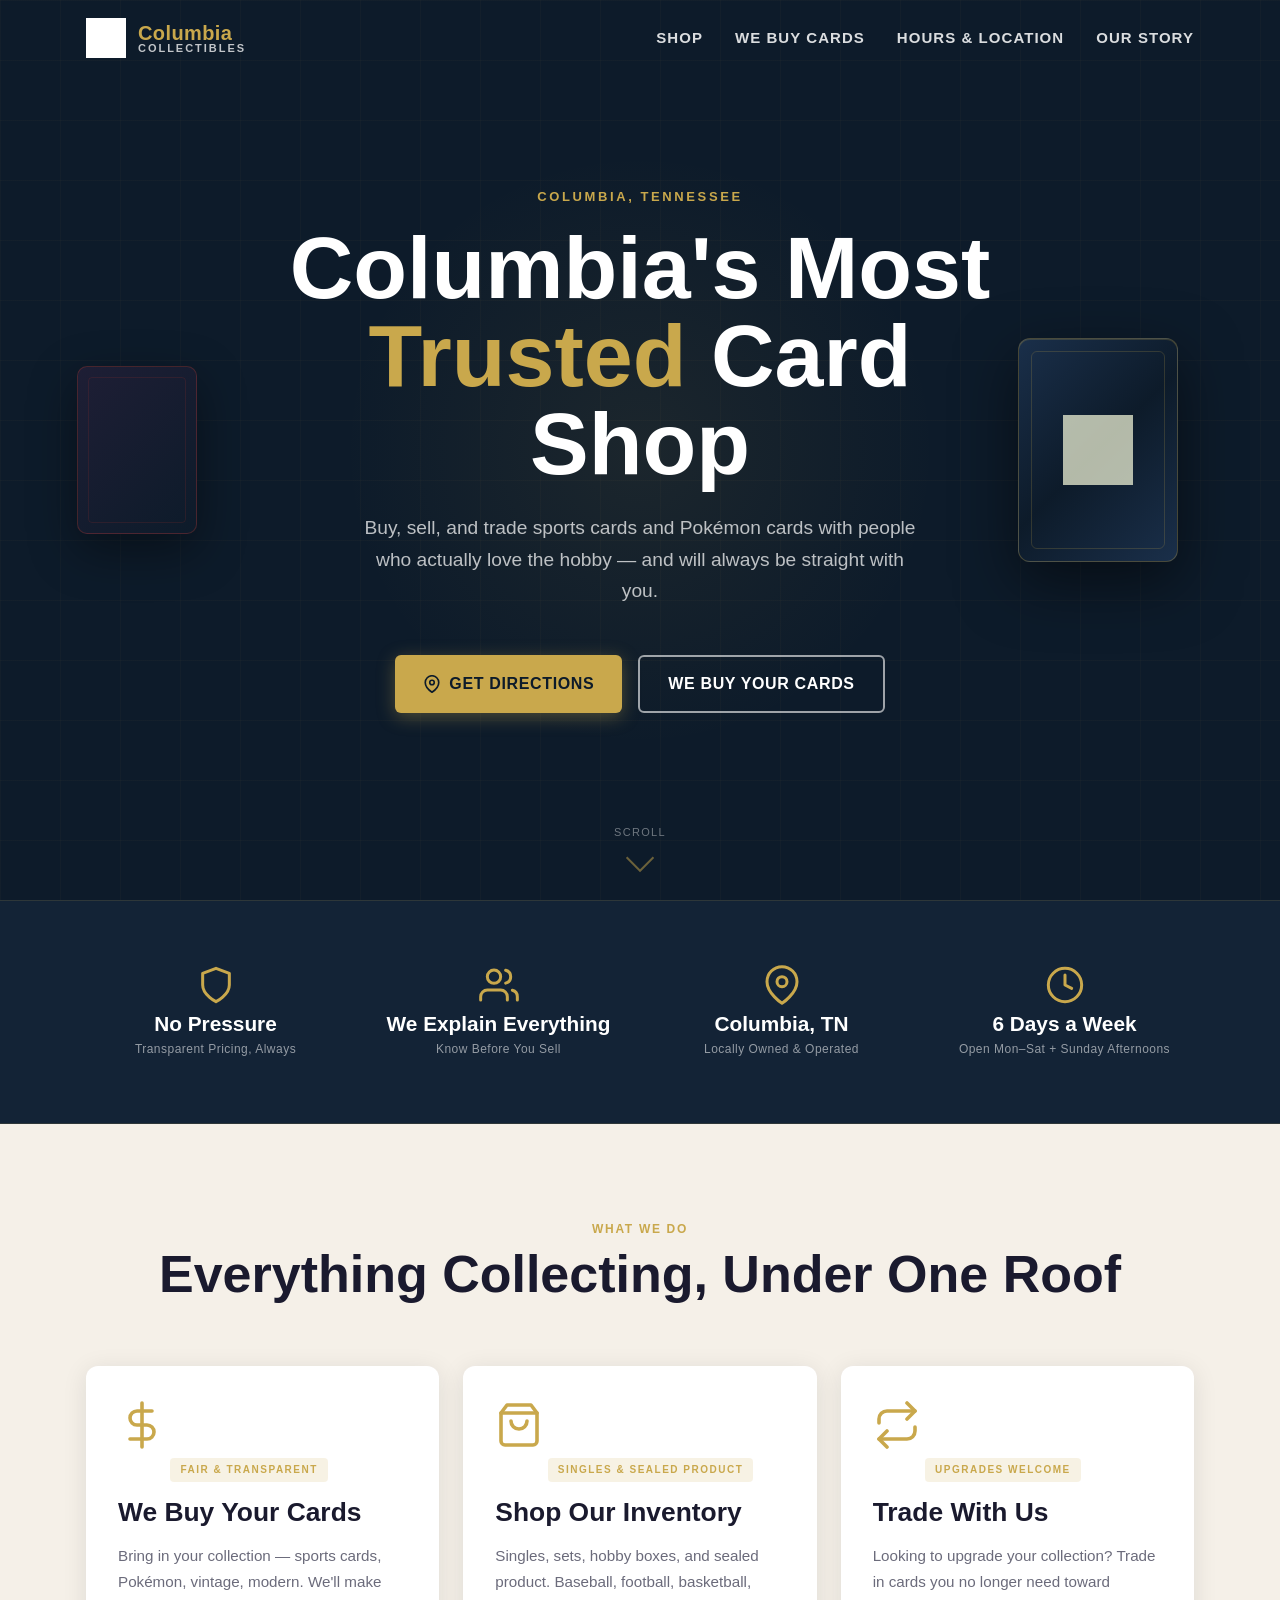
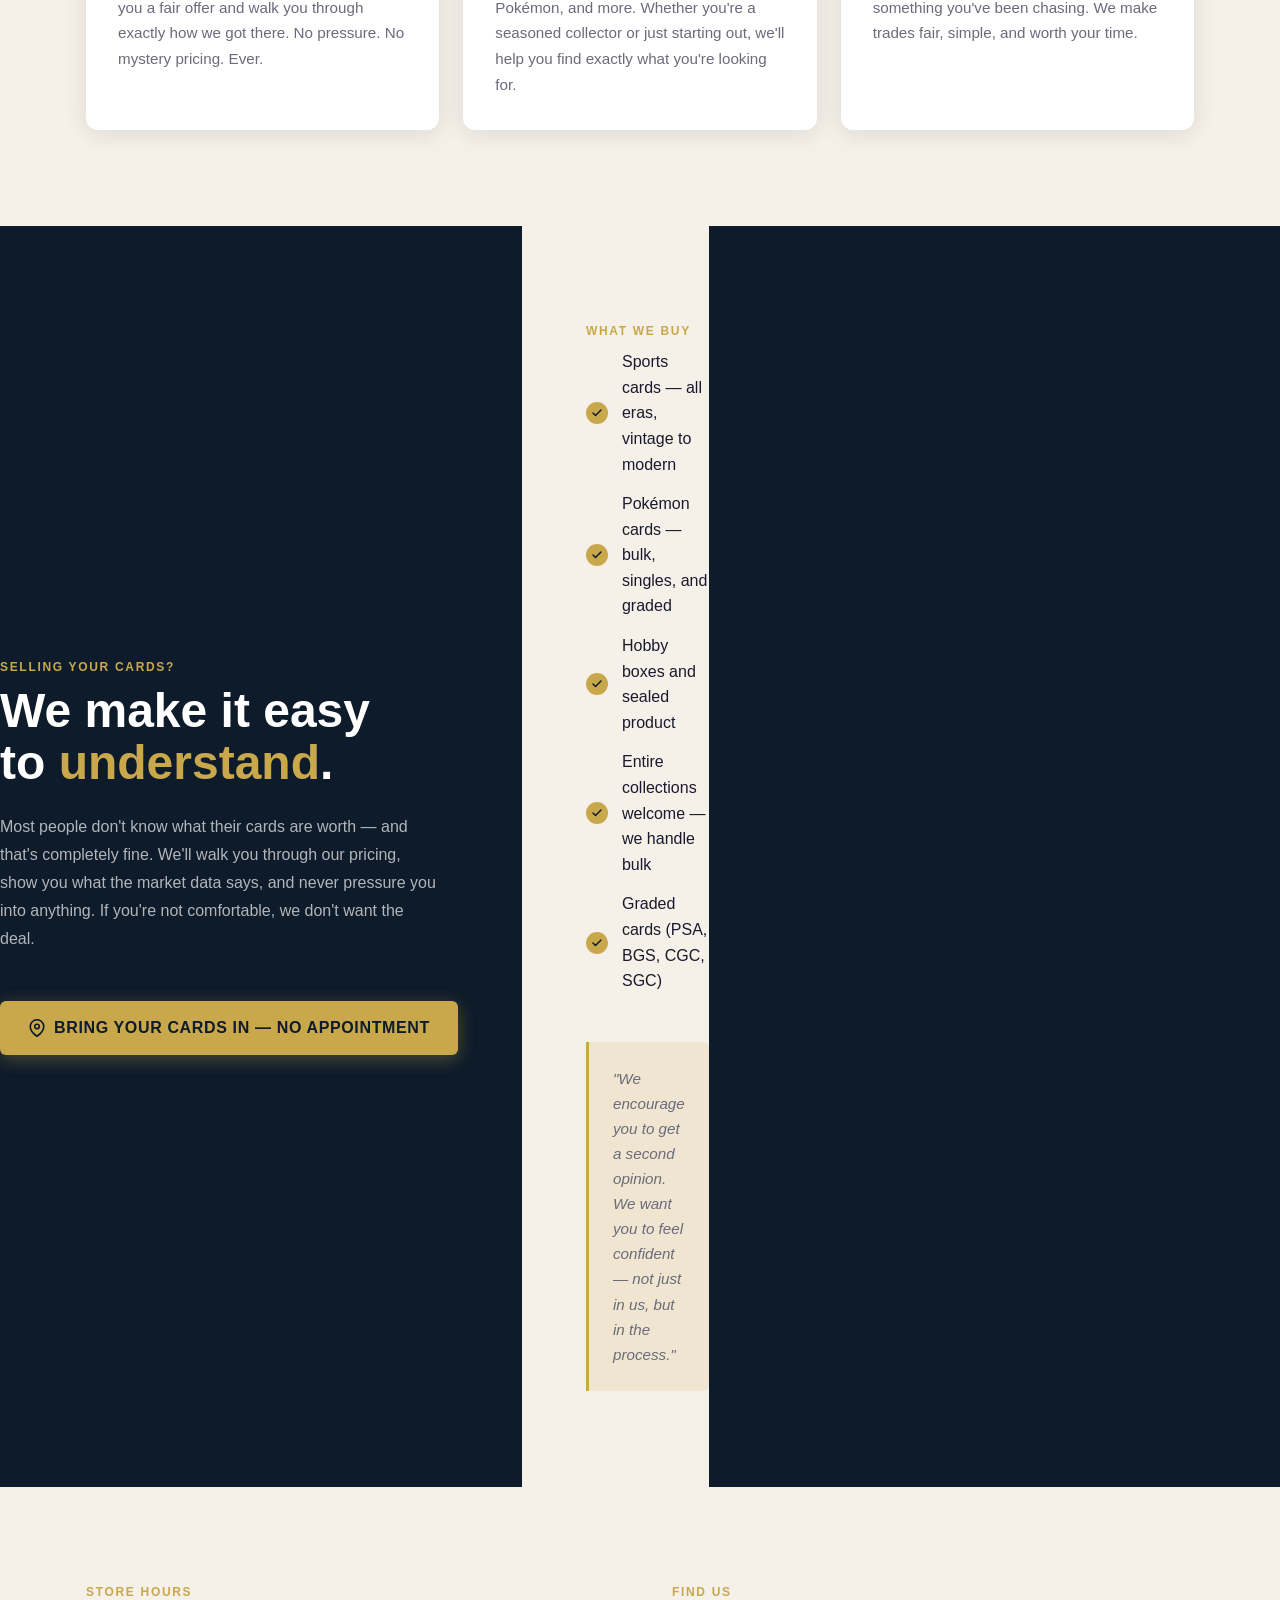
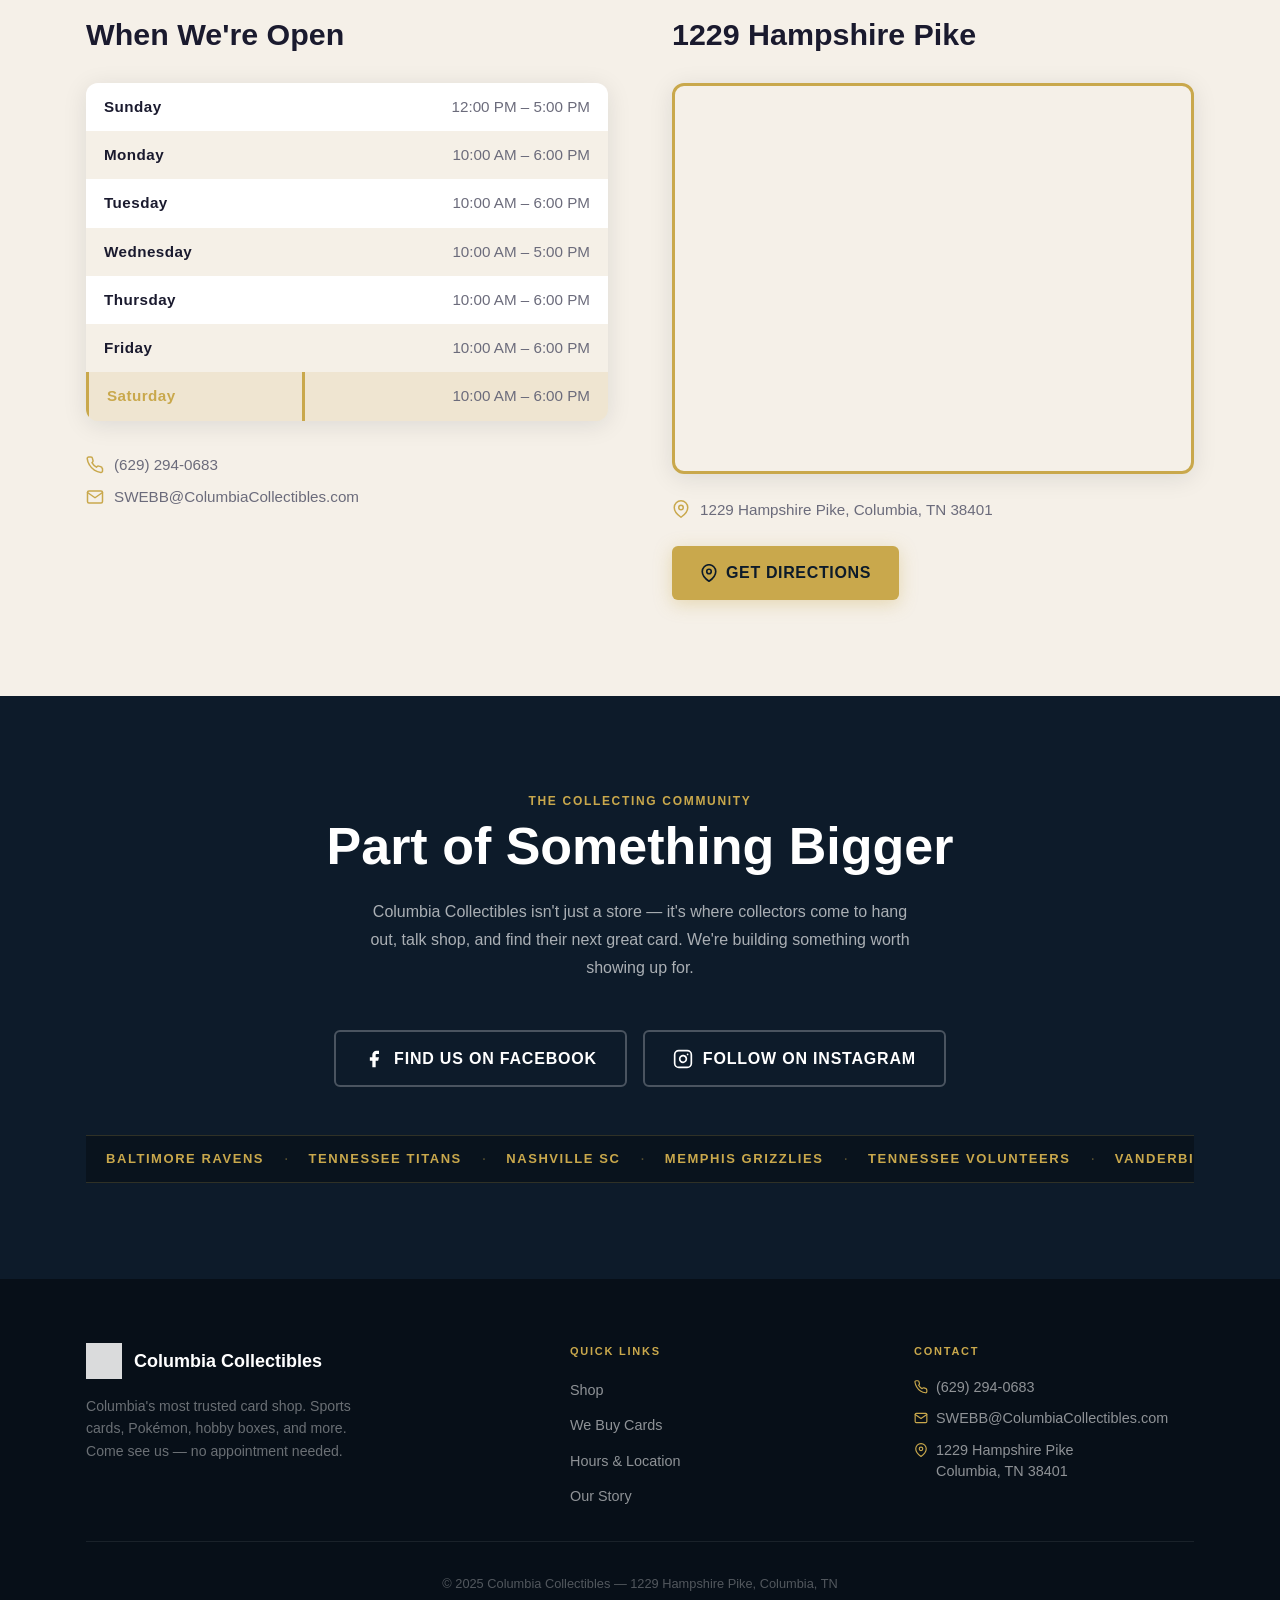
==== index.html @ 33fc2b4b "Initial launch — Columbia Collectibles website Full static site with main page, founder story, anima" ====
<!DOCTYPE html>
<html lang="en">
<head>
  <meta charset="UTF-8">
  <meta name="viewport" content="width=device-width, initial-scale=1.0">

  <!-- SEO -->
  <title>Columbia Collectibles | Sports Cards & Pokémon | Columbia, TN</title>
  <meta name="description" content="Columbia's most trusted card shop. Buy, sell, and trade sports cards and Pokémon cards at 1229 Hampshire Pike, Columbia, TN. Transparent pricing, no pressure.">
  <meta name="keywords" content="card shops near me, sports cards near me, where can I sell my cards, Pokémon cards Columbia TN, sports cards Columbia Tennessee, hobby shops near me">
  <meta name="robots" content="index, follow">
  <link rel="canonical" href="https://ryanfo13-max.github.io/columbia-collectibles/">

  <!-- Open Graph -->
  <meta property="og:type" content="website">
  <meta property="og:title" content="Columbia Collectibles | Sports Cards & Pokémon | Columbia, TN">
  <meta property="og:description" content="Buy, sell, and trade sports cards and Pokémon in Columbia, TN. Transparent pricing. No pressure. Come see us.">
  <meta property="og:url" content="https://ryanfo13-max.github.io/columbia-collectibles/">
  <meta property="og:image" content="https://ryanfo13-max.github.io/columbia-collectibles/images/logo.png">

  <!-- Twitter Card -->
  <meta name="twitter:card" content="summary_large_image">
  <meta name="twitter:title" content="Columbia Collectibles | Sports Cards & Pokémon | Columbia, TN">
  <meta name="twitter:description" content="Buy, sell, and trade sports cards and Pokémon in Columbia, TN. Transparent pricing. No pressure.">

  <!-- Referrer Policy -->
  <meta name="referrer" content="strict-origin-when-cross-origin">

  <!-- Content Security Policy -->
  <meta http-equiv="Content-Security-Policy"
        content="default-src 'self';
                 script-src 'self' 'unsafe-inline';
                 style-src 'self' https://fonts.googleapis.com 'unsafe-inline';
                 font-src https://fonts.gstatic.com;
                 frame-src https://www.google.com;
                 img-src 'self' data:;
                 connect-src 'none';">

  <!-- Favicon -->
  <link rel="icon" type="image/png" href="images/logo.png">

  <!-- Styles -->
  <link rel="stylesheet" href="css/styles.css">
</head>
<body>

  <!-- =====================================================
       NAVIGATION
       ===================================================== -->
  <nav class="nav" id="nav" role="navigation" aria-label="Main navigation">
    <div class="container">
      <div class="nav__inner">

        <a href="index.html" class="nav__logo" aria-label="Columbia Collectibles home">
          <img src="images/logo.png" alt="Columbia Collectibles CC monogram logo">
          <div class="nav__wordmark">
            <span class="nav__wordmark-top">Columbia</span>
            <span class="nav__wordmark-bottom">Collectibles</span>
          </div>
        </a>

        <ul class="nav__links" role="list">
          <li><a href="#services">Shop</a></li>
          <li><a href="#buy">We Buy Cards</a></li>
          <li><a href="#hours">Hours &amp; Location</a></li>
          <li><a href="story.html">Our Story</a></li>
        </ul>

        <button class="nav__hamburger" id="hamburger" aria-label="Open menu" aria-expanded="false">
          <span></span><span></span><span></span>
        </button>

      </div>
    </div>
  </nav>

  <!-- Mobile nav overlay -->
  <div class="nav__mobile-overlay" id="mobileNav" role="dialog" aria-modal="true" aria-label="Mobile navigation">
    <button class="nav__mobile-close" id="mobileNavClose" aria-label="Close menu">&#215;</button>
    <a href="#services" class="mobile-nav-link">Shop</a>
    <a href="#buy" class="mobile-nav-link">We Buy Cards</a>
    <a href="#hours" class="mobile-nav-link">Hours &amp; Location</a>
    <a href="story.html" class="mobile-nav-link">Our Story</a>
  </div>

  <main>

    <!-- =====================================================
         HERO
         ===================================================== -->
    <section class="hero" aria-label="Welcome to Columbia Collectibles">

      <div class="hero__bg" aria-hidden="true"></div>
      <div class="hero__glow" aria-hidden="true"></div>

      <!-- Floating card decorations -->
      <div class="hero__card-deco" aria-hidden="true">
        <div class="hero__card-inner">
          <img src="images/logo.png" alt="" class="hero__card-logo">
        </div>
      </div>
      <div class="hero__card-deco-2" aria-hidden="true">
        <div class="hero__card-inner-2"></div>
      </div>

      <div class="hero__content">
        <p class="hero__eyebrow">Columbia, Tennessee</p>

        <h1 class="hero__title">
          Columbia's Most<br><span>Trusted</span> Card Shop
        </h1>

        <p class="hero__subtitle">
          Buy, sell, and trade sports cards and Pokémon cards with people who actually love the hobby — and will always be straight with you.
        </p>

        <div class="hero__ctas">
          <a href="https://maps.google.com/?q=1229+Hampshire+Pike+Columbia+TN"
             target="_blank" rel="noopener noreferrer"
             class="btn btn-primary">
            <!-- Map pin icon -->
            <svg width="18" height="18" viewBox="0 0 24 24" fill="none" stroke="currentColor" stroke-width="2.2" stroke-linecap="round" stroke-linejoin="round" aria-hidden="true"><path d="M21 10c0 7-9 13-9 13s-9-6-9-13a9 9 0 0 1 18 0z"/><circle cx="12" cy="10" r="3"/></svg>
            Get Directions
          </a>
          <a href="#buy" class="btn btn-outline">
            We Buy Your Cards
          </a>
        </div>
      </div>

      <div class="hero__scroll" aria-hidden="true">
        <span>Scroll</span>
        <div class="hero__scroll-arrow"></div>
      </div>

    </section>

    <!-- =====================================================
         TRUST BAR
         ===================================================== -->
    <section class="trust-bar" aria-label="Why choose Columbia Collectibles">
      <div class="container">
        <div class="trust-bar__grid">

          <div class="trust-item animate-on-scroll" style="--delay:0ms">
            <svg class="trust-item__icon" viewBox="0 0 24 24" fill="none" stroke="currentColor" stroke-width="1.8" stroke-linecap="round" stroke-linejoin="round" aria-hidden="true"><path d="M12 22s8-4 8-10V5l-8-3-8 3v7c0 6 8 10 8 10z"/></svg>
            <p class="trust-item__title">No Pressure</p>
            <p class="trust-item__label">Transparent Pricing, Always</p>
          </div>

          <div class="trust-item animate-on-scroll" style="--delay:100ms">
            <svg class="trust-item__icon" viewBox="0 0 24 24" fill="none" stroke="currentColor" stroke-width="1.8" stroke-linecap="round" stroke-linejoin="round" aria-hidden="true"><path d="M17 21v-2a4 4 0 0 0-4-4H5a4 4 0 0 0-4 4v2"/><circle cx="9" cy="7" r="4"/><path d="M23 21v-2a4 4 0 0 0-3-3.87"/><path d="M16 3.13a4 4 0 0 1 0 7.75"/></svg>
            <p class="trust-item__title">We Explain Everything</p>
            <p class="trust-item__label">Know Before You Sell</p>
          </div>

          <div class="trust-item animate-on-scroll" style="--delay:200ms">
            <svg class="trust-item__icon" viewBox="0 0 24 24" fill="none" stroke="currentColor" stroke-width="1.8" stroke-linecap="round" stroke-linejoin="round" aria-hidden="true"><path d="M21 10c0 7-9 13-9 13s-9-6-9-13a9 9 0 0 1 18 0z"/><circle cx="12" cy="10" r="3"/></svg>
            <p class="trust-item__title">Columbia, TN</p>
            <p class="trust-item__label">Locally Owned &amp; Operated</p>
          </div>

          <div class="trust-item animate-on-scroll" style="--delay:300ms">
            <svg class="trust-item__icon" viewBox="0 0 24 24" fill="none" stroke="currentColor" stroke-width="1.8" stroke-linecap="round" stroke-linejoin="round" aria-hidden="true"><circle cx="12" cy="12" r="10"/><polyline points="12 6 12 12 16 14"/></svg>
            <p class="trust-item__title">6 Days a Week</p>
            <p class="trust-item__label">Open Mon–Sat + Sunday Afternoons</p>
          </div>

        </div>
      </div>
    </section>

    <!-- =====================================================
         SERVICES / WHAT WE DO
         ===================================================== -->
    <section class="services" id="services" aria-label="What we do">
      <div class="container">

        <div class="services__header animate-on-scroll">
          <p class="section-label">What We Do</p>
          <h2 class="section-title">Everything Collecting, Under One Roof</h2>
        </div>

        <div class="services__grid">

          <div class="service-card animate-on-scroll" style="--delay:0ms">
            <svg class="service-card__icon" viewBox="0 0 24 24" fill="none" stroke="currentColor" stroke-width="1.8" stroke-linecap="round" stroke-linejoin="round" aria-hidden="true"><line x1="12" y1="1" x2="12" y2="23"/><path d="M17 5H9.5a3.5 3.5 0 0 0 0 7h5a3.5 3.5 0 0 1 0 7H6"/></svg>
            <span class="service-card__badge">Fair &amp; Transparent</span>
            <h3 class="service-card__title">We Buy Your Cards</h3>
            <p class="service-card__body">Bring in your collection — sports cards, Pokémon, vintage, modern. We'll make you a fair offer and walk you through exactly how we got there. No pressure. No mystery pricing. Ever.</p>
          </div>

          <div class="service-card animate-on-scroll" style="--delay:120ms">
            <svg class="service-card__icon" viewBox="0 0 24 24" fill="none" stroke="currentColor" stroke-width="1.8" stroke-linecap="round" stroke-linejoin="round" aria-hidden="true"><path d="M6 2L3 6v14a2 2 0 0 0 2 2h14a2 2 0 0 0 2-2V6l-3-4z"/><line x1="3" y1="6" x2="21" y2="6"/><path d="M16 10a4 4 0 0 1-8 0"/></svg>
            <span class="service-card__badge">Singles &amp; Sealed Product</span>
            <h3 class="service-card__title">Shop Our Inventory</h3>
            <p class="service-card__body">Singles, sets, hobby boxes, and sealed product. Baseball, football, basketball, Pokémon, and more. Whether you're a seasoned collector or just starting out, we'll help you find exactly what you're looking for.</p>
          </div>

          <div class="service-card animate-on-scroll" style="--delay:240ms">
            <svg class="service-card__icon" viewBox="0 0 24 24" fill="none" stroke="currentColor" stroke-width="1.8" stroke-linecap="round" stroke-linejoin="round" aria-hidden="true"><polyline points="17 1 21 5 17 9"/><path d="M3 11V9a4 4 0 0 1 4-4h14"/><polyline points="7 23 3 19 7 15"/><path d="M21 13v2a4 4 0 0 1-4 4H3"/></svg>
            <span class="service-card__badge">Upgrades Welcome</span>
            <h3 class="service-card__title">Trade With Us</h3>
            <p class="service-card__body">Looking to upgrade your collection? Trade in cards you no longer need toward something you've been chasing. We make trades fair, simple, and worth your time.</p>
          </div>

        </div>

      </div>
    </section>

    <!-- =====================================================
         WE BUY CARDS
         ===================================================== -->
    <section class="buy-section" id="buy" aria-label="We buy cards">
      <div class="buy-section__inner container" style="max-width:none; padding:0;">
        <div style="max-width:1140px; margin:0 auto; display:grid; grid-template-columns:1fr 1fr; min-height:600px;">

          <div class="buy-section__left">
            <p class="section-label">Selling Your Cards?</p>
            <h2 class="buy-section__title">
              We make it easy<br>to <span>understand</span>.
            </h2>
            <p class="buy-section__body">
              Most people don't know what their cards are worth — and that's completely fine. We'll walk you through our pricing, show you what the market data says, and never pressure you into anything. If you're not comfortable, we don't want the deal.
            </p>
            <a href="https://maps.google.com/?q=1229+Hampshire+Pike+Columbia+TN"
               target="_blank" rel="noopener noreferrer"
               class="btn btn-primary">
              <svg width="18" height="18" viewBox="0 0 24 24" fill="none" stroke="currentColor" stroke-width="2.2" stroke-linecap="round" stroke-linejoin="round" aria-hidden="true"><path d="M21 10c0 7-9 13-9 13s-9-6-9-13a9 9 0 0 1 18 0z"/><circle cx="12" cy="10" r="3"/></svg>
              Bring Your Cards In — No Appointment
            </a>
          </div>

          <div class="buy-section__right">
            <p class="section-label">What We Buy</p>
            <ul class="buy-list" role="list" aria-label="Types of cards we buy">

              <li class="buy-list__item" style="--delay:0ms">
                <span class="buy-list__check" aria-hidden="true">
                  <svg width="12" height="12" viewBox="0 0 24 24" fill="none" stroke="currentColor" stroke-width="3" stroke-linecap="round" stroke-linejoin="round"><polyline points="20 6 9 17 4 12"/></svg>
                </span>
                Sports cards — all eras, vintage to modern
              </li>

              <li class="buy-list__item" style="--delay:80ms">
                <span class="buy-list__check" aria-hidden="true">
                  <svg width="12" height="12" viewBox="0 0 24 24" fill="none" stroke="currentColor" stroke-width="3" stroke-linecap="round" stroke-linejoin="round"><polyline points="20 6 9 17 4 12"/></svg>
                </span>
                Pokémon cards — bulk, singles, and graded
              </li>

              <li class="buy-list__item" style="--delay:160ms">
                <span class="buy-list__check" aria-hidden="true">
                  <svg width="12" height="12" viewBox="0 0 24 24" fill="none" stroke="currentColor" stroke-width="3" stroke-linecap="round" stroke-linejoin="round"><polyline points="20 6 9 17 4 12"/></svg>
                </span>
                Hobby boxes and sealed product
              </li>

              <li class="buy-list__item" style="--delay:240ms">
                <span class="buy-list__check" aria-hidden="true">
                  <svg width="12" height="12" viewBox="0 0 24 24" fill="none" stroke="currentColor" stroke-width="3" stroke-linecap="round" stroke-linejoin="round"><polyline points="20 6 9 17 4 12"/></svg>
                </span>
                Entire collections welcome — we handle bulk
              </li>

              <li class="buy-list__item" style="--delay:320ms">
                <span class="buy-list__check" aria-hidden="true">
                  <svg width="12" height="12" viewBox="0 0 24 24" fill="none" stroke="currentColor" stroke-width="3" stroke-linecap="round" stroke-linejoin="round"><polyline points="20 6 9 17 4 12"/></svg>
                </span>
                Graded cards (PSA, BGS, CGC, SGC)
              </li>

            </ul>

            <blockquote class="buy-quote">
              <p>"We encourage you to get a second opinion. We want you to feel confident — not just in us, but in the process."</p>
            </blockquote>
          </div>

        </div>
      </div>
    </section>

    <!-- =====================================================
         HOURS + LOCATION
         ===================================================== -->
    <section class="hours-section" id="hours" aria-label="Hours and location">
      <div class="container">

        <div class="hours-section__grid">

          <!-- Hours -->
          <div class="animate-on-scroll">
            <p class="section-label">Store Hours</p>
            <h2 class="hours-block__title">When We're Open</h2>

            <table class="hours-table" aria-label="Store hours by day">
              <tbody>
                <tr id="day-0"><td class="day-name">Sunday</td><td class="day-hours">12:00 PM – 5:00 PM</td></tr>
                <tr id="day-1"><td class="day-name">Monday</td><td class="day-hours">10:00 AM – 6:00 PM</td></tr>
                <tr id="day-2"><td class="day-name">Tuesday</td><td class="day-hours">10:00 AM – 6:00 PM</td></tr>
                <tr id="day-3"><td class="day-name">Wednesday</td><td class="day-hours">10:00 AM – 5:00 PM</td></tr>
                <tr id="day-4"><td class="day-name">Thursday</td><td class="day-hours">10:00 AM – 6:00 PM</td></tr>
                <tr id="day-5"><td class="day-name">Friday</td><td class="day-hours">10:00 AM – 6:00 PM</td></tr>
                <tr id="day-6"><td class="day-name">Saturday</td><td class="day-hours">10:00 AM – 6:00 PM</td></tr>
              </tbody>
            </table>

            <div class="hours-contact">
              <a href="tel:+16292940683">
                <svg viewBox="0 0 24 24" fill="none" stroke="currentColor" stroke-width="2" stroke-linecap="round" stroke-linejoin="round" aria-hidden="true"><path d="M22 16.92v3a2 2 0 0 1-2.18 2 19.79 19.79 0 0 1-8.63-3.07A19.5 19.5 0 0 1 4.69 12 19.79 19.79 0 0 1 1.63 3.44 2 2 0 0 1 3.6 1.28h3a2 2 0 0 1 2 1.72c.127.96.361 1.903.7 2.81a2 2 0 0 1-.45 2.11L7.91 8.9a16 16 0 0 0 6 6l.92-.92a2 2 0 0 1 2.11-.45c.907.339 1.85.573 2.81.7a2 2 0 0 1 1.72 2.02z"/></svg>
                (629) 294-0683
              </a>
              <a href="mailto:SWEBB@ColumbiaCollectibles.com">
                <svg viewBox="0 0 24 24" fill="none" stroke="currentColor" stroke-width="2" stroke-linecap="round" stroke-linejoin="round" aria-hidden="true"><path d="M4 4h16c1.1 0 2 .9 2 2v12c0 1.1-.9 2-2 2H4c-1.1 0-2-.9-2-2V6c0-1.1.9-2 2-2z"/><polyline points="22,6 12,13 2,6"/></svg>
                SWEBB@ColumbiaCollectibles.com
              </a>
            </div>
          </div>

          <!-- Location -->
          <div class="animate-on-scroll" style="--delay:150ms">
            <p class="section-label">Find Us</p>
            <h2 class="location-block__title">1229 Hampshire Pike</h2>

            <div class="location-map">
              <iframe
                src="https://www.google.com/maps/embed?pb=!1m18!1m12!1m3!1d3224.0!2d-87.0353!3d35.6151!2m3!1f0!2f0!3f0!3m2!1i1024!2i768!4f13.1!3m3!1m2!1s0x0%3A0x0!2s1229+Hampshire+Pike%2C+Columbia%2C+TN+38401!5e0!3m2!1sen!2sus!4v1"
                allowfullscreen=""
                loading="lazy"
                referrerpolicy="no-referrer-when-downgrade"
                title="Columbia Collectibles location map"
              ></iframe>
            </div>

            <div class="location-address">
              <p>
                <svg viewBox="0 0 24 24" fill="none" stroke="currentColor" stroke-width="2" stroke-linecap="round" stroke-linejoin="round" aria-hidden="true"><path d="M21 10c0 7-9 13-9 13s-9-6-9-13a9 9 0 0 1 18 0z"/><circle cx="12" cy="10" r="3"/></svg>
                1229 Hampshire Pike, Columbia, TN 38401
              </p>
            </div>

            <div style="margin-top: var(--sp-md);">
              <a href="https://maps.google.com/?q=1229+Hampshire+Pike+Columbia+TN"
                 target="_blank" rel="noopener noreferrer"
                 class="btn btn-primary">
                <svg width="18" height="18" viewBox="0 0 24 24" fill="none" stroke="currentColor" stroke-width="2.2" stroke-linecap="round" stroke-linejoin="round" aria-hidden="true"><path d="M21 10c0 7-9 13-9 13s-9-6-9-13a9 9 0 0 1 18 0z"/><circle cx="12" cy="10" r="3"/></svg>
                Get Directions
              </a>
            </div>
          </div>

        </div>

      </div>
    </section>

    <!-- =====================================================
         COMMUNITY / SOCIAL
         ===================================================== -->
    <section class="community" id="community" aria-label="Community and social media">
      <div class="container">

        <div class="community__header animate-on-scroll">
          <p class="section-label" style="color:var(--gold)">The Collecting Community</p>
          <h2 class="section-title section-title--light">Part of Something Bigger</h2>
          <p class="community__body">
            Columbia Collectibles isn't just a store — it's where collectors come to hang out, talk shop, and find their next great card. We're building something worth showing up for.
          </p>
        </div>

        <div class="community__socials animate-on-scroll" style="--delay:150ms">
          <a href="https://www.facebook.com/groups/734474821342120/"
             target="_blank" rel="noopener noreferrer"
             class="social-btn"
             aria-label="Find us on Facebook">
            <!-- Facebook icon -->
            <svg viewBox="0 0 24 24" fill="currentColor" aria-hidden="true">
              <path d="M18 2h-3a5 5 0 0 0-5 5v3H7v4h3v8h4v-8h3l1-4h-4V7a1 1 0 0 1 1-1h3z"/>
            </svg>
            Find Us on Facebook
          </a>

          <a href="https://www.instagram.com/columbia_collects/"
             target="_blank" rel="noopener noreferrer"
             class="social-btn"
             aria-label="Follow us on Instagram">
            <!-- Instagram icon -->
            <svg viewBox="0 0 24 24" fill="none" stroke="currentColor" stroke-width="2" stroke-linecap="round" stroke-linejoin="round" aria-hidden="true">
              <rect x="2" y="2" width="20" height="20" rx="5" ry="5"/><path d="M16 11.37A4 4 0 1 1 12.63 8 4 4 0 0 1 16 11.37z"/><line x1="17.5" y1="6.5" x2="17.51" y2="6.5"/>
            </svg>
            Follow on Instagram
          </a>
        </div>

        <!-- Sports ticker -->
        <div class="ticker-wrap" aria-hidden="true">
          <div class="ticker">
            <div class="ticker__content">
              <span class="ticker__item">Baltimore Ravens</span><span class="ticker__dot">·</span>
              <span class="ticker__item">Tennessee Titans</span><span class="ticker__dot">·</span>
              <span class="ticker__item">Nashville SC</span><span class="ticker__dot">·</span>
              <span class="ticker__item">Memphis Grizzlies</span><span class="ticker__dot">·</span>
              <span class="ticker__item">Tennessee Volunteers</span><span class="ticker__dot">·</span>
              <span class="ticker__item">Vanderbilt Commodores</span><span class="ticker__dot">·</span>
              <span class="ticker__item">Kansas City Chiefs</span><span class="ticker__dot">·</span>
              <span class="ticker__item">Dallas Cowboys</span><span class="ticker__dot">·</span>
              <span class="ticker__item">New York Yankees</span><span class="ticker__dot">·</span>
              <span class="ticker__item">Los Angeles Dodgers</span><span class="ticker__dot">·</span>
              <span class="ticker__item">Golden State Warriors</span><span class="ticker__dot">·</span>
              <span class="ticker__item">Patrick Mahomes</span><span class="ticker__dot">·</span>
              <span class="ticker__item">Sports Cards</span><span class="ticker__dot">·</span>
              <span class="ticker__item">Pokémon</span><span class="ticker__dot">·</span>
              <span class="ticker__item">Hobby Boxes</span><span class="ticker__dot">·</span>
              <span class="ticker__item">Columbia, TN</span><span class="ticker__dot">·</span>
            </div>
            <!-- Duplicate for seamless loop -->
            <div class="ticker__content" aria-hidden="true">
              <span class="ticker__item">Baltimore Ravens</span><span class="ticker__dot">·</span>
              <span class="ticker__item">Tennessee Titans</span><span class="ticker__dot">·</span>
              <span class="ticker__item">Nashville SC</span><span class="ticker__dot">·</span>
              <span class="ticker__item">Memphis Grizzlies</span><span class="ticker__dot">·</span>
              <span class="ticker__item">Tennessee Volunteers</span><span class="ticker__dot">·</span>
              <span class="ticker__item">Vanderbilt Commodores</span><span class="ticker__dot">·</span>
              <span class="ticker__item">Kansas City Chiefs</span><span class="ticker__dot">·</span>
              <span class="ticker__item">Dallas Cowboys</span><span class="ticker__dot">·</span>
              <span class="ticker__item">New York Yankees</span><span class="ticker__dot">·</span>
              <span class="ticker__item">Los Angeles Dodgers</span><span class="ticker__dot">·</span>
              <span class="ticker__item">Golden State Warriors</span><span class="ticker__dot">·</span>
              <span class="ticker__item">Patrick Mahomes</span><span class="ticker__dot">·</span>
              <span class="ticker__item">Sports Cards</span><span class="ticker__dot">·</span>
              <span class="ticker__item">Pokémon</span><span class="ticker__dot">·</span>
              <span class="ticker__item">Hobby Boxes</span><span class="ticker__dot">·</span>
              <span class="ticker__item">Columbia, TN</span><span class="ticker__dot">·</span>
            </div>
          </div>
        </div>

      </div>
    </section>

  </main>

  <!-- =====================================================
       FOOTER
       ===================================================== -->
  <footer class="footer" role="contentinfo">
    <div class="container">

      <div class="footer__grid">

        <div>
          <div class="footer__brand-logo">
            <img src="images/logo.png" alt="Columbia Collectibles logo">
            <span class="footer__brand-name">Columbia Collectibles</span>
          </div>
          <p class="footer__tagline">Columbia's most trusted card shop. Sports cards, Pokémon, hobby boxes, and more. Come see us — no appointment needed.</p>
        </div>

        <div>
          <p class="footer__col-title">Quick Links</p>
          <ul class="footer__links" role="list">
            <li><a href="#services">Shop</a></li>
            <li><a href="#buy">We Buy Cards</a></li>
            <li><a href="#hours">Hours &amp; Location</a></li>
            <li><a href="story.html">Our Story</a></li>
          </ul>
        </div>

        <div>
          <p class="footer__col-title">Contact</p>
          <div class="footer__contact-info">
            <a href="tel:+16292940683">
              <svg viewBox="0 0 24 24" fill="none" stroke="currentColor" stroke-width="2" stroke-linecap="round" stroke-linejoin="round" aria-hidden="true"><path d="M22 16.92v3a2 2 0 0 1-2.18 2 19.79 19.79 0 0 1-8.63-3.07A19.5 19.5 0 0 1 4.69 12 19.79 19.79 0 0 1 1.63 3.44 2 2 0 0 1 3.6 1.28h3a2 2 0 0 1 2 1.72c.127.96.361 1.903.7 2.81a2 2 0 0 1-.45 2.11L7.91 8.9a16 16 0 0 0 6 6l.92-.92a2 2 0 0 1 2.11-.45c.907.339 1.85.573 2.81.7a2 2 0 0 1 1.72 2.02z"/></svg>
              (629) 294-0683
            </a>
            <a href="mailto:SWEBB@ColumbiaCollectibles.com">
              <svg viewBox="0 0 24 24" fill="none" stroke="currentColor" stroke-width="2" stroke-linecap="round" stroke-linejoin="round" aria-hidden="true"><path d="M4 4h16c1.1 0 2 .9 2 2v12c0 1.1-.9 2-2 2H4c-1.1 0-2-.9-2-2V6c0-1.1.9-2 2-2z"/><polyline points="22,6 12,13 2,6"/></svg>
              SWEBB@ColumbiaCollectibles.com
            </a>
            <p>
              <svg viewBox="0 0 24 24" fill="none" stroke="currentColor" stroke-width="2" stroke-linecap="round" stroke-linejoin="round" aria-hidden="true"><path d="M21 10c0 7-9 13-9 13s-9-6-9-13a9 9 0 0 1 18 0z"/><circle cx="12" cy="10" r="3"/></svg>
              1229 Hampshire Pike<br>Columbia, TN 38401
            </p>
          </div>
        </div>

      </div>

      <div class="footer__bottom">
        <p>&copy; 2025 Columbia Collectibles &mdash; 1229 Hampshire Pike, Columbia, TN</p>
      </div>

    </div>
  </footer>

  <!-- =====================================================
       LOCAL BUSINESS STRUCTURED DATA (SEO)
       ===================================================== -->
  <script type="application/ld+json">
  {
    "@context": "https://schema.org",
    "@type": "LocalBusiness",
    "name": "Columbia Collectibles",
    "description": "Sports cards and Pokémon card shop in Columbia, Tennessee. Buy, sell, and trade cards with transparent pricing and no pressure.",
    "url": "https://ryanfo13-max.github.io/columbia-collectibles/",
    "telephone": "+16292940683",
    "email": "SWEBB@ColumbiaCollectibles.com",
    "address": {
      "@type": "PostalAddress",
      "streetAddress": "1229 Hampshire Pike",
      "addressLocality": "Columbia",
      "addressRegion": "TN",
      "postalCode": "38401",
      "addressCountry": "US"
    },
    "geo": {
      "@type": "GeoCoordinates",
      "latitude": 35.6151,
      "longitude": -87.0353
    },
    "openingHoursSpecification": [
      {
        "@type": "OpeningHoursSpecification",
        "dayOfWeek": ["Monday","Tuesday","Thursday","Friday","Saturday"],
        "opens": "10:00",
        "closes": "18:00"
      },
      {
        "@type": "OpeningHoursSpecification",
        "dayOfWeek": "Wednesday",
        "opens": "10:00",
        "closes": "17:00"
      },
      {
        "@type": "OpeningHoursSpecification",
        "dayOfWeek": "Sunday",
        "opens": "12:00",
        "closes": "17:00"
      }
    ],
    "sameAs": [
      "https://www.facebook.com/groups/734474821342120/",
      "https://www.instagram.com/columbia_collects/"
    ]
  }
  </script>

  <script src="js/main.js"></script>
</body>
</html>
---- css/styles.css ----
/* ============================================================
   Columbia Collectibles — styles.css
   ============================================================ */

/* 1. FONTS
   ---------------------------------------------------------- */
@import url('https://fonts.googleapis.com/css2?family=Barlow+Condensed:wght@600;700;800&family=Barlow:wght@400;600&family=Inter:wght@400;500;600&display=swap');

/* 2. DESIGN TOKENS
   ---------------------------------------------------------- */
:root {
  /* Colors */
  --cream:       #F5F0E8;
  --navy:        #0D1B2A;
  --navy-light:  #132336;
  --gold:        #C9A84C;
  --gold-light:  #E6C96A;
  --gold-dim:    rgba(201, 168, 76, 0.15);
  --red:         #C0392B;
  --text:        #1A1A2E;
  --text-sec:    #6B6B7B;
  --white:       #FFFFFF;
  --border:      #E0D8CC;

  /* Typography */
  --font-display: 'Barlow Condensed', sans-serif;
  --font-body:    'Inter', sans-serif;

  /* Spacing */
  --sp-xs:  8px;
  --sp-sm:  16px;
  --sp-md:  24px;
  --sp-lg:  32px;
  --sp-xl:  48px;
  --sp-2xl: 64px;
  --sp-3xl: 96px;

  /* Radii */
  --r-sm: 6px;
  --r-md: 12px;
  --r-lg: 20px;

  /* Shadows */
  --shadow-card:  0 4px 24px rgba(13, 27, 42, 0.10);
  --shadow-hover: 0 12px 40px rgba(13, 27, 42, 0.20);

  /* Transitions */
  --ease: 0.3s cubic-bezier(0.4, 0, 0.2, 1);
}

/* 3. RESET & BASE
   ---------------------------------------------------------- */
*, *::before, *::after {
  box-sizing: border-box;
  margin: 0;
  padding: 0;
}

html {
  scroll-behavior: smooth;
  font-size: 16px;
  -webkit-text-size-adjust: 100%;
}

body {
  font-family: var(--font-body);
  color: var(--text);
  background: var(--cream);
  line-height: 1.6;
  overflow-x: hidden;
}

img {
  display: block;
  max-width: 100%;
  height: auto;
}

a {
  color: inherit;
  text-decoration: none;
}

ul {
  list-style: none;
}

button {
  font-family: inherit;
  cursor: pointer;
  border: none;
  background: none;
}

/* 4. UTILITIES
   ---------------------------------------------------------- */
.container {
  width: 100%;
  max-width: 1140px;
  margin: 0 auto;
  padding: 0 var(--sp-sm);
}

.section-label {
  font-family: var(--font-display);
  font-size: 12px;
  font-weight: 700;
  letter-spacing: 0.14em;
  text-transform: uppercase;
  color: var(--gold);
  margin-bottom: var(--sp-xs);
}

.section-title {
  font-family: var(--font-display);
  font-size: clamp(2rem, 5vw, 3.25rem);
  font-weight: 800;
  line-height: 1.05;
  color: var(--text);
}

.section-title--light {
  color: var(--white);
}

/* CTA Buttons */
.btn {
  display: inline-flex;
  align-items: center;
  gap: var(--sp-xs);
  padding: 14px 28px;
  border-radius: var(--r-sm);
  font-family: var(--font-display);
  font-size: 1rem;
  font-weight: 700;
  letter-spacing: 0.04em;
  text-transform: uppercase;
  transition: transform var(--ease), box-shadow var(--ease), background var(--ease), color var(--ease);
  white-space: nowrap;
}

.btn:hover {
  transform: translateY(-2px);
}

.btn-primary {
  background: var(--gold);
  color: var(--navy);
  box-shadow: 0 4px 18px rgba(201, 168, 76, 0.35);
}

.btn-primary:hover {
  background: var(--gold-light);
  box-shadow: 0 8px 28px rgba(201, 168, 76, 0.5);
}

.btn-outline {
  background: transparent;
  color: var(--white);
  border: 2px solid rgba(255,255,255,0.6);
}

.btn-outline:hover {
  background: rgba(255,255,255,0.1);
  border-color: var(--white);
}

.btn-outline--dark {
  color: var(--navy);
  border-color: var(--navy);
}

.btn-outline--dark:hover {
  background: var(--navy);
  color: var(--white);
}

/* Scroll-triggered animations */
.animate-on-scroll {
  opacity: 0;
  transform: translateY(28px);
  transition: opacity 0.55s ease, transform 0.55s ease;
  transition-delay: var(--delay, 0ms);
}

.animate-on-scroll.is-visible {
  opacity: 1;
  transform: translateY(0);
}

/* 5. NAVIGATION
   ---------------------------------------------------------- */
.nav {
  position: fixed;
  top: 0;
  left: 0;
  right: 0;
  z-index: 1000;
  padding: 18px 0;
  transition: background var(--ease), box-shadow var(--ease), padding var(--ease);
}

.nav.scrolled {
  background: var(--navy);
  box-shadow: 0 2px 20px rgba(0,0,0,0.25);
  padding: 12px 0;
}

.nav__inner {
  display: flex;
  align-items: center;
  justify-content: space-between;
  gap: var(--sp-lg);
}

.nav__logo {
  display: flex;
  align-items: center;
  gap: 12px;
  flex-shrink: 0;
}

.nav__logo img {
  height: 40px;
  width: auto;
  filter: brightness(0) invert(1);
}

.nav__wordmark {
  display: flex;
  flex-direction: column;
  line-height: 1;
}

.nav__wordmark-top {
  font-family: var(--font-display);
  font-size: 20px;
  font-weight: 800;
  color: var(--gold);
  letter-spacing: 0.02em;
}

.nav__wordmark-bottom {
  font-family: var(--font-display);
  font-size: 11px;
  font-weight: 600;
  letter-spacing: 0.18em;
  text-transform: uppercase;
  color: rgba(255,255,255,0.75);
}

.nav__links {
  display: flex;
  align-items: center;
  gap: var(--sp-lg);
}

.nav__links a {
  font-family: var(--font-display);
  font-size: 15px;
  font-weight: 700;
  letter-spacing: 0.07em;
  text-transform: uppercase;
  color: rgba(255,255,255,0.85);
  transition: color var(--ease);
}

.nav__links a:hover {
  color: var(--gold);
}

/* Mobile hamburger */
.nav__hamburger {
  display: none;
  flex-direction: column;
  gap: 5px;
  padding: 6px;
  cursor: pointer;
}

.nav__hamburger span {
  display: block;
  width: 24px;
  height: 2px;
  background: var(--white);
  border-radius: 2px;
  transition: transform var(--ease), opacity var(--ease);
}

/* Mobile nav overlay */
.nav__mobile-overlay {
  display: none;
  position: fixed;
  inset: 0;
  background: var(--navy);
  z-index: 999;
  flex-direction: column;
  align-items: center;
  justify-content: center;
  gap: var(--sp-xl);
}

.nav__mobile-overlay.open {
  display: flex;
}

.nav__mobile-overlay a {
  font-family: var(--font-display);
  font-size: clamp(2rem, 8vw, 3rem);
  font-weight: 800;
  letter-spacing: 0.06em;
  text-transform: uppercase;
  color: var(--white);
  transition: color var(--ease);
}

.nav__mobile-overlay a:hover {
  color: var(--gold);
}

.nav__mobile-close {
  position: absolute;
  top: 20px;
  right: 20px;
  font-size: 2rem;
  color: var(--white);
  background: none;
  border: none;
  cursor: pointer;
  line-height: 1;
  padding: 8px;
}

/* 6. HERO
   ---------------------------------------------------------- */
.hero {
  position: relative;
  min-height: 100svh;
  display: flex;
  align-items: center;
  justify-content: center;
  background: var(--navy);
  overflow: hidden;
  text-align: center;
}

/* Background texture grid */
.hero__bg {
  position: absolute;
  inset: 0;
  background-image:
    linear-gradient(rgba(201,168,76,0.03) 1px, transparent 1px),
    linear-gradient(90deg, rgba(201,168,76,0.03) 1px, transparent 1px);
  background-size: 60px 60px;
}

/* Radial glow */
.hero__glow {
  position: absolute;
  top: 50%;
  left: 50%;
  transform: translate(-50%, -50%);
  width: 600px;
  height: 600px;
  background: radial-gradient(circle, rgba(201,168,76,0.08) 0%, transparent 70%);
  pointer-events: none;
}

/* Floating card decoration */
.hero__card-deco {
  position: absolute;
  right: 8%;
  top: 50%;
  transform: translateY(-50%);
  width: 160px;
  height: 224px;
  perspective: 800px;
}

.hero__card-inner {
  width: 100%;
  height: 100%;
  border-radius: 12px;
  background: linear-gradient(135deg, #1a2f4a 0%, #0d1b2a 50%, #1a2f4a 100%);
  border: 1px solid rgba(201,168,76,0.3);
  box-shadow: 0 20px 60px rgba(0,0,0,0.5), inset 0 1px 0 rgba(201,168,76,0.2);
  animation: cardFloat 6s ease-in-out infinite;
  display: flex;
  align-items: center;
  justify-content: center;
  transform-style: preserve-3d;
}

.hero__card-inner::before {
  content: '';
  position: absolute;
  inset: 12px;
  border: 1px solid rgba(201,168,76,0.2);
  border-radius: 6px;
}

.hero__card-logo {
  width: 70px;
  height: auto;
  filter: brightness(0) invert(1) sepia(1) saturate(2) hue-rotate(5deg);
  opacity: 0.7;
}

@keyframes cardFloat {
  0%, 100% { transform: translateY(0) rotateY(-8deg) rotateX(4deg); }
  50% { transform: translateY(-16px) rotateY(8deg) rotateX(-4deg); }
}

/* Second floating card (offset) */
.hero__card-deco-2 {
  position: absolute;
  left: 6%;
  top: 50%;
  transform: translateY(-50%);
  width: 120px;
  height: 168px;
  perspective: 800px;
}

.hero__card-inner-2 {
  width: 100%;
  height: 100%;
  border-radius: 10px;
  background: linear-gradient(135deg, #1e1e35 0%, #0d1b2a 100%);
  border: 1px solid rgba(192,57,43,0.3);
  box-shadow: 0 16px 48px rgba(0,0,0,0.4);
  animation: cardFloat2 7s ease-in-out infinite;
  animation-delay: -3s;
  transform-style: preserve-3d;
}

.hero__card-inner-2::before {
  content: '';
  position: absolute;
  inset: 10px;
  border: 1px solid rgba(192,57,43,0.15);
  border-radius: 4px;
}

@keyframes cardFloat2 {
  0%, 100% { transform: translateY(0) rotateY(10deg) rotateX(-5deg); }
  50% { transform: translateY(-20px) rotateY(-10deg) rotateX(5deg); }
}

.hero__content {
  position: relative;
  z-index: 2;
  max-width: 760px;
  padding: var(--sp-xl) var(--sp-sm);
}

.hero__eyebrow {
  font-family: var(--font-display);
  font-size: 13px;
  font-weight: 700;
  letter-spacing: 0.2em;
  text-transform: uppercase;
  color: var(--gold);
  margin-bottom: var(--sp-sm);
  opacity: 0;
  animation: fadeUp 0.7s ease forwards 0.2s;
}

.hero__title {
  font-family: var(--font-display);
  font-size: clamp(2.8rem, 8vw, 5.5rem);
  font-weight: 800;
  line-height: 1.0;
  color: var(--white);
  margin-bottom: var(--sp-md);
  opacity: 0;
  animation: fadeUp 0.7s ease forwards 0.45s;
}

.hero__title span {
  color: var(--gold);
}

.hero__subtitle {
  font-family: var(--font-body);
  font-size: clamp(1rem, 2.5vw, 1.2rem);
  font-weight: 400;
  color: rgba(255,255,255,0.72);
  max-width: 560px;
  margin: 0 auto var(--sp-xl);
  line-height: 1.65;
  opacity: 0;
  animation: fadeUp 0.7s ease forwards 0.65s;
}

.hero__ctas {
  display: flex;
  gap: var(--sp-sm);
  justify-content: center;
  flex-wrap: wrap;
  opacity: 0;
  animation: fadeUp 0.7s ease forwards 0.85s;
}

.hero__scroll {
  position: absolute;
  bottom: 32px;
  left: 50%;
  transform: translateX(-50%);
  display: flex;
  flex-direction: column;
  align-items: center;
  gap: 6px;
  color: rgba(255,255,255,0.4);
  font-size: 11px;
  font-family: var(--font-display);
  letter-spacing: 0.12em;
  text-transform: uppercase;
}

.hero__scroll-arrow {
  width: 20px;
  height: 20px;
  border-right: 2px solid rgba(201,168,76,0.5);
  border-bottom: 2px solid rgba(201,168,76,0.5);
  transform: rotate(45deg);
  animation: scrollBounce 1.5s ease-in-out infinite;
}

@keyframes scrollBounce {
  0%, 100% { transform: rotate(45deg) translateY(0); }
  50% { transform: rotate(45deg) translateY(5px); }
}

@keyframes fadeUp {
  from { opacity: 0; transform: translateY(22px); }
  to   { opacity: 1; transform: translateY(0); }
}

/* 7. TRUST BAR
   ---------------------------------------------------------- */
.trust-bar {
  background: var(--navy-light);
  border-top: 1px solid rgba(201,168,76,0.15);
  border-bottom: 1px solid rgba(201,168,76,0.15);
  padding: var(--sp-xl) 0;
}

.trust-bar__grid {
  display: grid;
  grid-template-columns: repeat(4, 1fr);
  gap: var(--sp-md);
}

.trust-item {
  display: flex;
  flex-direction: column;
  align-items: center;
  text-align: center;
  padding: var(--sp-sm);
}

.trust-item__icon {
  width: 40px;
  height: 40px;
  color: var(--gold);
  margin-bottom: var(--sp-xs);
  flex-shrink: 0;
}

.trust-item__title {
  font-family: var(--font-display);
  font-size: 1.3rem;
  font-weight: 800;
  color: var(--white);
  line-height: 1.1;
  margin-bottom: 4px;
}

.trust-item__label {
  font-family: var(--font-body);
  font-size: 12px;
  color: rgba(255,255,255,0.55);
  letter-spacing: 0.04em;
}

/* 8. SERVICES / WHAT WE DO
   ---------------------------------------------------------- */
.services {
  padding: var(--sp-3xl) 0;
  background: var(--cream);
}

.services__header {
  text-align: center;
  margin-bottom: var(--sp-2xl);
}

.services__grid {
  display: grid;
  grid-template-columns: repeat(3, 1fr);
  gap: var(--sp-md);
}

.service-card {
  background: var(--white);
  border-radius: var(--r-md);
  padding: var(--sp-lg);
  box-shadow: var(--shadow-card);
  transition: transform var(--ease), box-shadow var(--ease);
  border-top: 3px solid transparent;
}

.service-card:hover {
  transform: translateY(-6px);
  box-shadow: var(--shadow-hover);
  border-top-color: var(--gold);
}

.service-card__icon {
  width: 48px;
  height: 48px;
  color: var(--gold);
  margin-bottom: var(--sp-md);
}

.service-card__badge {
  display: inline-block;
  font-family: var(--font-display);
  font-size: 10px;
  font-weight: 700;
  letter-spacing: 0.15em;
  text-transform: uppercase;
  color: var(--gold);
  background: var(--gold-dim);
  padding: 4px 10px;
  border-radius: 4px;
  margin-bottom: var(--sp-sm);
}

.service-card__title {
  font-family: var(--font-display);
  font-size: 1.65rem;
  font-weight: 800;
  color: var(--text);
  margin-bottom: var(--sp-sm);
  line-height: 1.1;
}

.service-card__body {
  font-size: 0.95rem;
  color: var(--text-sec);
  line-height: 1.7;
}

/* 9. WE BUY CARDS
   ---------------------------------------------------------- */
.buy-section {
  background: var(--navy);
  overflow: hidden;
}

.buy-section__inner {
  display: grid;
  grid-template-columns: 1fr 1fr;
  min-height: 600px;
}

.buy-section__left {
  padding: var(--sp-3xl) var(--sp-2xl) var(--sp-3xl) 0;
  display: flex;
  flex-direction: column;
  justify-content: center;
}

.buy-section__title {
  font-family: var(--font-display);
  font-size: clamp(2rem, 4vw, 3rem);
  font-weight: 800;
  color: var(--white);
  line-height: 1.08;
  margin-bottom: var(--sp-md);
}

.buy-section__title span {
  color: var(--gold);
}

.buy-section__body {
  color: rgba(255,255,255,0.68);
  line-height: 1.75;
  margin-bottom: var(--sp-xl);
  max-width: 440px;
}

.buy-section__right {
  background: var(--cream);
  padding: var(--sp-3xl) 0 var(--sp-3xl) var(--sp-2xl);
  display: flex;
  flex-direction: column;
  justify-content: center;
}

.buy-list {
  display: flex;
  flex-direction: column;
  gap: 14px;
  margin-bottom: var(--sp-lg);
}

.buy-list__item {
  display: flex;
  align-items: center;
  gap: 14px;
  font-family: var(--font-body);
  font-size: 1rem;
  font-weight: 500;
  color: var(--text);
  transform: translateX(-12px);
  opacity: 0;
  transition: transform 0.45s ease, opacity 0.45s ease;
  transition-delay: var(--delay, 0ms);
}

.buy-list__item.is-visible {
  transform: translateX(0);
  opacity: 1;
}

.buy-list__check {
  width: 22px;
  height: 22px;
  background: var(--gold);
  border-radius: 50%;
  display: flex;
  align-items: center;
  justify-content: center;
  flex-shrink: 0;
  color: var(--navy);
}

.buy-quote {
  border-left: 3px solid var(--gold);
  background: var(--gold-dim);
  padding: var(--sp-md);
  border-radius: 0 var(--r-sm) var(--r-sm) 0;
  margin-top: var(--sp-sm);
}

.buy-quote p {
  font-style: italic;
  color: var(--text-sec);
  font-size: 0.95rem;
  line-height: 1.65;
}

/* 10. HOURS + LOCATION
   ---------------------------------------------------------- */
.hours-section {
  padding: var(--sp-3xl) 0;
  background: var(--cream);
}

.hours-section__grid {
  display: grid;
  grid-template-columns: 1fr 1fr;
  gap: var(--sp-2xl);
  align-items: start;
}

.hours-block__title {
  font-family: var(--font-display);
  font-size: 1.9rem;
  font-weight: 800;
  color: var(--text);
  margin-bottom: var(--sp-md);
}

.hours-table {
  width: 100%;
  border-collapse: separate;
  border-spacing: 0;
  border-radius: var(--r-md);
  overflow: hidden;
  box-shadow: var(--shadow-card);
}

.hours-table tr {
  transition: background var(--ease);
}

.hours-table tr:nth-child(odd) td {
  background: var(--white);
}

.hours-table tr:nth-child(even) td {
  background: rgba(245,240,232,0.6);
}

.hours-table tr.today td {
  background: var(--gold-dim);
  border-left: 3px solid var(--gold);
}

.hours-table tr.today .day-name {
  color: var(--gold);
  font-weight: 700;
}

.hours-table td {
  padding: 12px 18px;
  font-size: 0.95rem;
}

.day-name {
  font-weight: 600;
  font-family: var(--font-display);
  font-size: 1rem;
  letter-spacing: 0.03em;
  color: var(--text);
}

.day-hours {
  text-align: right;
  color: var(--text-sec);
}

.hours-contact {
  margin-top: var(--sp-lg);
  display: flex;
  flex-direction: column;
  gap: var(--sp-xs);
}

.hours-contact a {
  display: flex;
  align-items: center;
  gap: 10px;
  color: var(--text-sec);
  font-size: 0.95rem;
  transition: color var(--ease);
}

.hours-contact a:hover {
  color: var(--gold);
}

.hours-contact svg {
  width: 18px;
  height: 18px;
  color: var(--gold);
  flex-shrink: 0;
}

.location-block__title {
  font-family: var(--font-display);
  font-size: 1.9rem;
  font-weight: 800;
  color: var(--text);
  margin-bottom: var(--sp-md);
}

.location-map {
  width: 100%;
  aspect-ratio: 4/3;
  border-radius: var(--r-md);
  border: 3px solid var(--gold);
  box-shadow: var(--shadow-card);
  overflow: hidden;
}

.location-map iframe {
  width: 100%;
  height: 100%;
  display: block;
  border: none;
}

.location-address {
  margin-top: var(--sp-md);
  display: flex;
  flex-direction: column;
  gap: var(--sp-sm);
}

.location-address p {
  color: var(--text-sec);
  font-size: 0.95rem;
  display: flex;
  align-items: flex-start;
  gap: 10px;
}

.location-address svg {
  width: 18px;
  height: 18px;
  color: var(--gold);
  flex-shrink: 0;
  margin-top: 2px;
}

/* 11. COMMUNITY / SOCIAL
   ---------------------------------------------------------- */
.community {
  background: var(--navy);
  padding: var(--sp-3xl) 0;
  text-align: center;
}

.community__header {
  margin-bottom: var(--sp-xl);
}

.community__body {
  color: rgba(255,255,255,0.65);
  max-width: 560px;
  margin: var(--sp-md) auto 0;
  line-height: 1.75;
}

.community__socials {
  display: flex;
  gap: var(--sp-sm);
  justify-content: center;
  flex-wrap: wrap;
  margin-bottom: var(--sp-xl);
}

.social-btn {
  display: inline-flex;
  align-items: center;
  gap: 10px;
  padding: 14px 28px;
  border: 2px solid rgba(255,255,255,0.25);
  border-radius: var(--r-sm);
  color: var(--white);
  font-family: var(--font-display);
  font-size: 1rem;
  font-weight: 700;
  letter-spacing: 0.05em;
  text-transform: uppercase;
  transition: border-color var(--ease), background var(--ease), transform var(--ease);
}

.social-btn:hover {
  border-color: var(--gold);
  background: rgba(201,168,76,0.08);
  transform: translateY(-2px);
}

.social-btn svg {
  width: 20px;
  height: 20px;
}

/* Sports Ticker */
.ticker-wrap {
  overflow: hidden;
  background: rgba(0,0,0,0.3);
  border-top: 1px solid rgba(201,168,76,0.2);
  border-bottom: 1px solid rgba(201,168,76,0.2);
  padding: 10px 0;
  margin-top: var(--sp-xl);
}

.ticker-wrap:hover .ticker {
  animation-play-state: paused;
}

.ticker {
  display: flex;
  width: max-content;
  animation: ticker 40s linear infinite;
}

.ticker__content {
  display: flex;
  align-items: center;
  gap: 0;
  white-space: nowrap;
  padding-right: 0;
}

.ticker__item {
  font-family: var(--font-display);
  font-size: 13px;
  font-weight: 700;
  letter-spacing: 0.12em;
  text-transform: uppercase;
  color: var(--gold);
  padding: 0 20px;
}

.ticker__dot {
  color: rgba(201,168,76,0.4);
  font-size: 16px;
}

@keyframes ticker {
  from { transform: translateX(0); }
  to   { transform: translateX(-50%); }
}

/* 12. FOOTER
   ---------------------------------------------------------- */
.footer {
  background: #070f18;
  padding: var(--sp-2xl) 0 var(--sp-lg);
}

.footer__grid {
  display: grid;
  grid-template-columns: 1.5fr 1fr 1fr;
  gap: var(--sp-2xl);
  padding-bottom: var(--sp-lg);
  border-bottom: 1px solid rgba(255,255,255,0.08);
  margin-bottom: var(--sp-lg);
}

.footer__brand-logo {
  display: flex;
  align-items: center;
  gap: 12px;
  margin-bottom: var(--sp-sm);
}

.footer__brand-logo img {
  height: 36px;
  width: auto;
  filter: brightness(0) invert(1);
  opacity: 0.85;
}

.footer__brand-name {
  font-family: var(--font-display);
  font-size: 18px;
  font-weight: 800;
  color: var(--white);
}

.footer__tagline {
  font-size: 0.88rem;
  color: rgba(255,255,255,0.4);
  line-height: 1.6;
  max-width: 280px;
}

.footer__col-title {
  font-family: var(--font-display);
  font-size: 11px;
  font-weight: 700;
  letter-spacing: 0.16em;
  text-transform: uppercase;
  color: var(--gold);
  margin-bottom: var(--sp-sm);
}

.footer__links {
  display: flex;
  flex-direction: column;
  gap: 10px;
}

.footer__links a {
  font-size: 0.9rem;
  color: rgba(255,255,255,0.55);
  transition: color var(--ease);
}

.footer__links a:hover {
  color: var(--white);
}

.footer__contact-info {
  display: flex;
  flex-direction: column;
  gap: 10px;
}

.footer__contact-info a,
.footer__contact-info p {
  font-size: 0.9rem;
  color: rgba(255,255,255,0.55);
  transition: color var(--ease);
  display: flex;
  align-items: flex-start;
  gap: 8px;
  line-height: 1.5;
}

.footer__contact-info a:hover {
  color: var(--white);
}

.footer__contact-info svg {
  width: 14px;
  height: 14px;
  color: var(--gold);
  flex-shrink: 0;
  margin-top: 3px;
}

.footer__bottom {
  text-align: center;
  font-size: 0.8rem;
  color: rgba(255,255,255,0.3);
}

/* ============================================================
   STORY PAGE STYLES
   ============================================================ */

.story-hero {
  min-height: 100svh;
  background: var(--navy);
  display: flex;
  align-items: center;
  justify-content: center;
  text-align: center;
  position: relative;
  overflow: hidden;
  padding: var(--sp-3xl) var(--sp-sm);
}

.story-hero__bg {
  position: absolute;
  inset: 0;
  background-image:
    linear-gradient(rgba(201,168,76,0.03) 1px, transparent 1px),
    linear-gradient(90deg, rgba(201,168,76,0.03) 1px, transparent 1px);
  background-size: 60px 60px;
}

.story-hero__content {
  position: relative;
  z-index: 2;
  max-width: 720px;
}

.story-hero__kicker {
  font-family: var(--font-display);
  font-size: 13px;
  font-weight: 700;
  letter-spacing: 0.2em;
  text-transform: uppercase;
  color: var(--gold);
  margin-bottom: var(--sp-md);
}

.story-hero__title {
  font-family: var(--font-display);
  font-size: clamp(2.5rem, 7vw, 5rem);
  font-weight: 800;
  color: var(--white);
  line-height: 1.05;
  margin-bottom: var(--sp-md);
}

.story-hero__sub {
  font-family: var(--font-body);
  font-size: 1.1rem;
  color: rgba(255,255,255,0.55);
  font-style: italic;
}

/* Story body sections */
.story-section {
  padding: var(--sp-3xl) 0;
}

.story-section--cream { background: var(--cream); }
.story-section--white { background: var(--white); }
.story-section--navy  { background: var(--navy); }

.story-editorial {
  display: grid;
  grid-template-columns: 2fr 3fr;
  gap: var(--sp-2xl);
  align-items: center;
  max-width: 960px;
  margin: 0 auto;
}

.story-pull-quote {
  font-family: var(--font-display);
  font-size: clamp(2rem, 4vw, 3rem);
  font-weight: 800;
  color: var(--gold);
  line-height: 1.1;
}

.story-body {
  font-size: 1.05rem;
  line-height: 1.85;
  color: var(--text-sec);
  max-width: 680px;
  margin: 0 auto;
}

.story-body p + p {
  margin-top: var(--sp-md);
}

.story-moment {
  text-align: center;
  background: var(--navy);
  padding: var(--sp-3xl) var(--sp-sm);
}

.story-moment__title {
  font-family: var(--font-display);
  font-size: clamp(1.8rem, 4vw, 2.8rem);
  font-weight: 800;
  color: var(--white);
  max-width: 680px;
  margin: 0 auto var(--sp-md);
  line-height: 1.1;
}

.story-moment__sub {
  color: rgba(255,255,255,0.5);
  font-style: italic;
  font-size: 1.05rem;
}

.story-moment__accent {
  font-family: var(--font-display);
  font-size: 80px;
  font-weight: 800;
  color: rgba(201,168,76,0.08);
  position: absolute;
  top: 50%;
  left: 50%;
  transform: translate(-50%,-50%);
  pointer-events: none;
  white-space: nowrap;
}

.story-cta {
  background: var(--navy-light);
  padding: var(--sp-3xl) var(--sp-sm);
  text-align: center;
}

.story-cta__title {
  font-family: var(--font-display);
  font-size: clamp(2.2rem, 5vw, 3.5rem);
  font-weight: 800;
  color: var(--white);
  margin-bottom: var(--sp-sm);
}

.story-cta__sub {
  color: rgba(255,255,255,0.55);
  margin-bottom: var(--sp-xl);
  font-size: 1.05rem;
}

.story-cta__btns {
  display: flex;
  gap: var(--sp-sm);
  justify-content: center;
  flex-wrap: wrap;
}

/* ============================================================
   RESPONSIVE BREAKPOINTS
   ============================================================ */

/* Tablet: ≤900px */
@media (max-width: 900px) {
  .nav__links { display: none; }
  .nav__hamburger { display: flex; }

  .hero__card-deco,
  .hero__card-deco-2 { display: none; }

  .trust-bar__grid {
    grid-template-columns: repeat(2, 1fr);
  }

  .services__grid {
    grid-template-columns: 1fr;
    max-width: 560px;
    margin: 0 auto;
  }

  .buy-section__inner {
    grid-template-columns: 1fr;
  }

  .buy-section__left {
    padding: var(--sp-2xl) var(--sp-sm);
  }

  .buy-section__right {
    padding: var(--sp-2xl) var(--sp-sm);
  }

  .hours-section__grid {
    grid-template-columns: 1fr;
  }

  .footer__grid {
    grid-template-columns: 1fr 1fr;
  }

  .story-editorial {
    grid-template-columns: 1fr;
    text-align: center;
  }
}

/* Mobile: ≤600px */
@media (max-width: 600px) {
  .trust-bar__grid {
    grid-template-columns: repeat(2, 1fr);
    gap: var(--sp-sm);
  }

  .hero__ctas {
    flex-direction: column;
    align-items: center;
  }

  .btn {
    width: 100%;
    justify-content: center;
  }

  .community__socials {
    flex-direction: column;
    align-items: center;
  }

  .social-btn {
    width: 100%;
    max-width: 300px;
    justify-content: center;
  }

  .footer__grid {
    grid-template-columns: 1fr;
    gap: var(--sp-lg);
  }

  .story-cta__btns {
    flex-direction: column;
    align-items: center;
  }
}
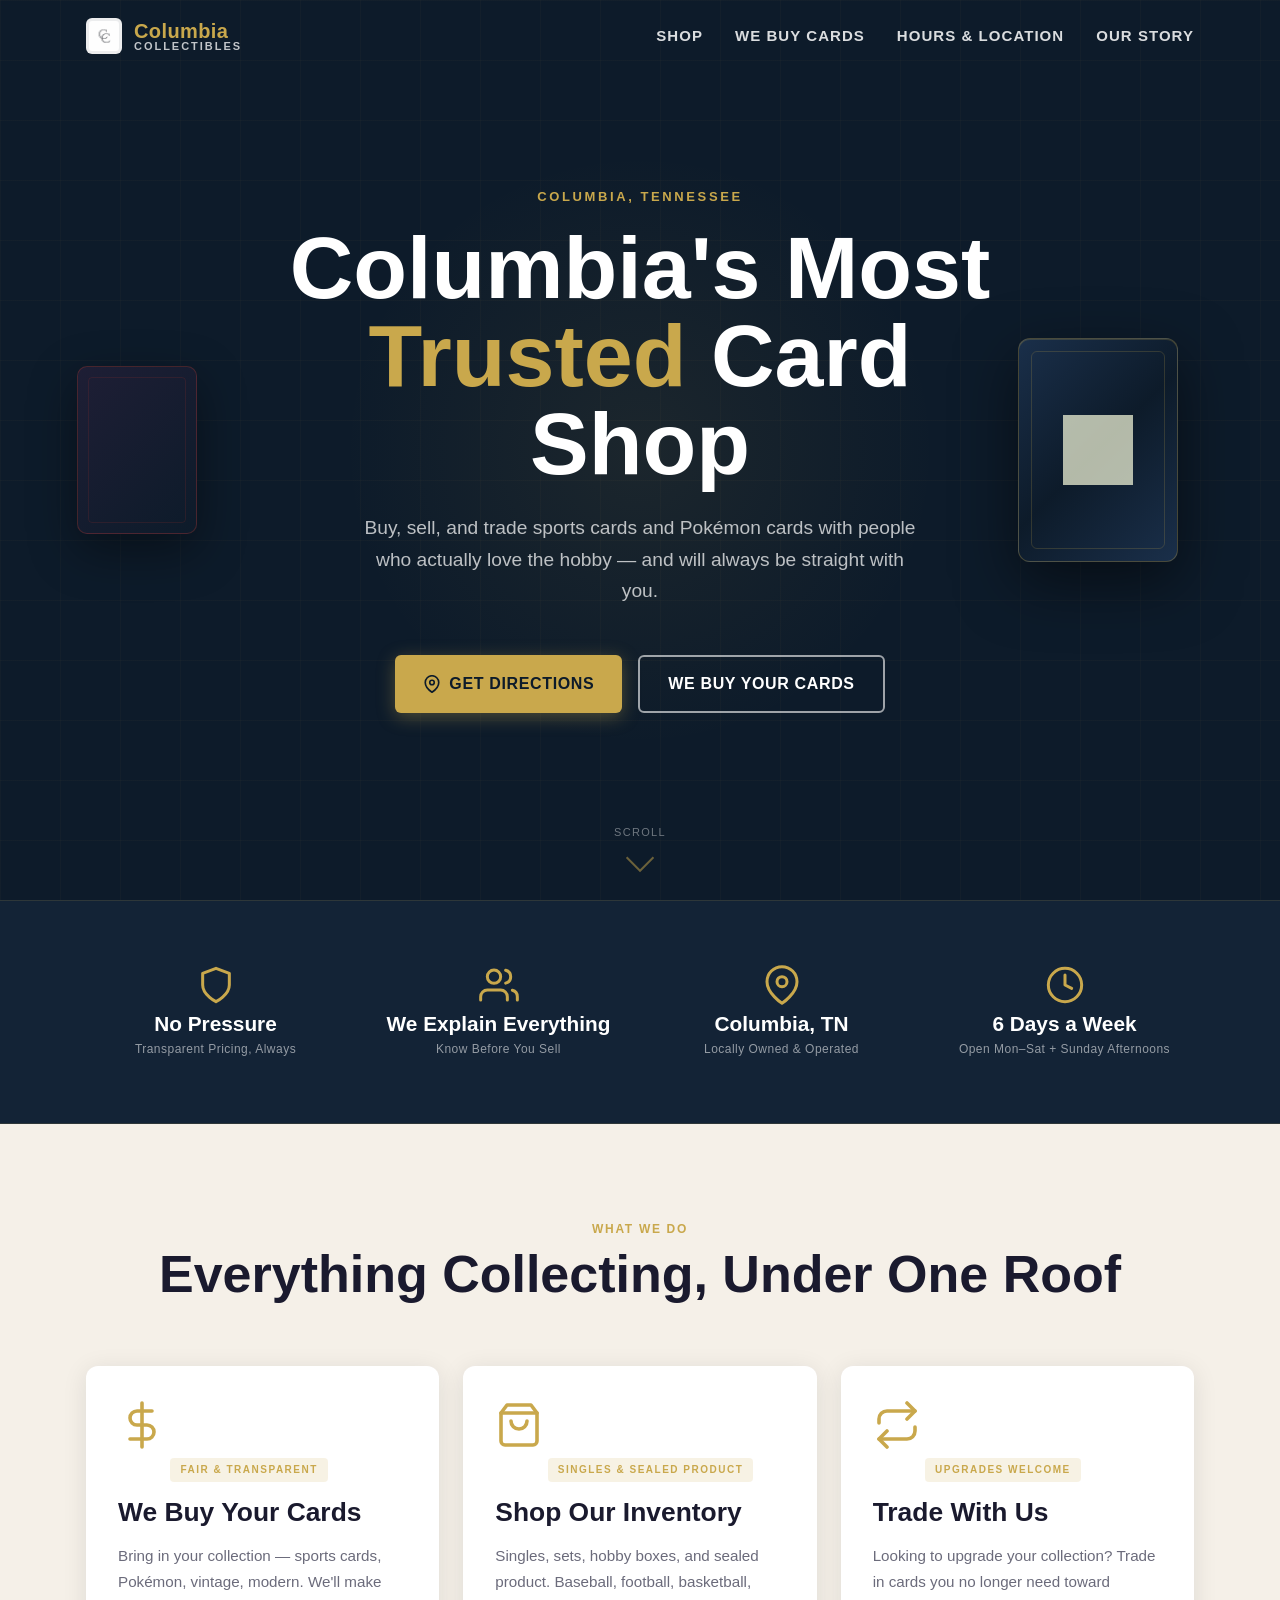
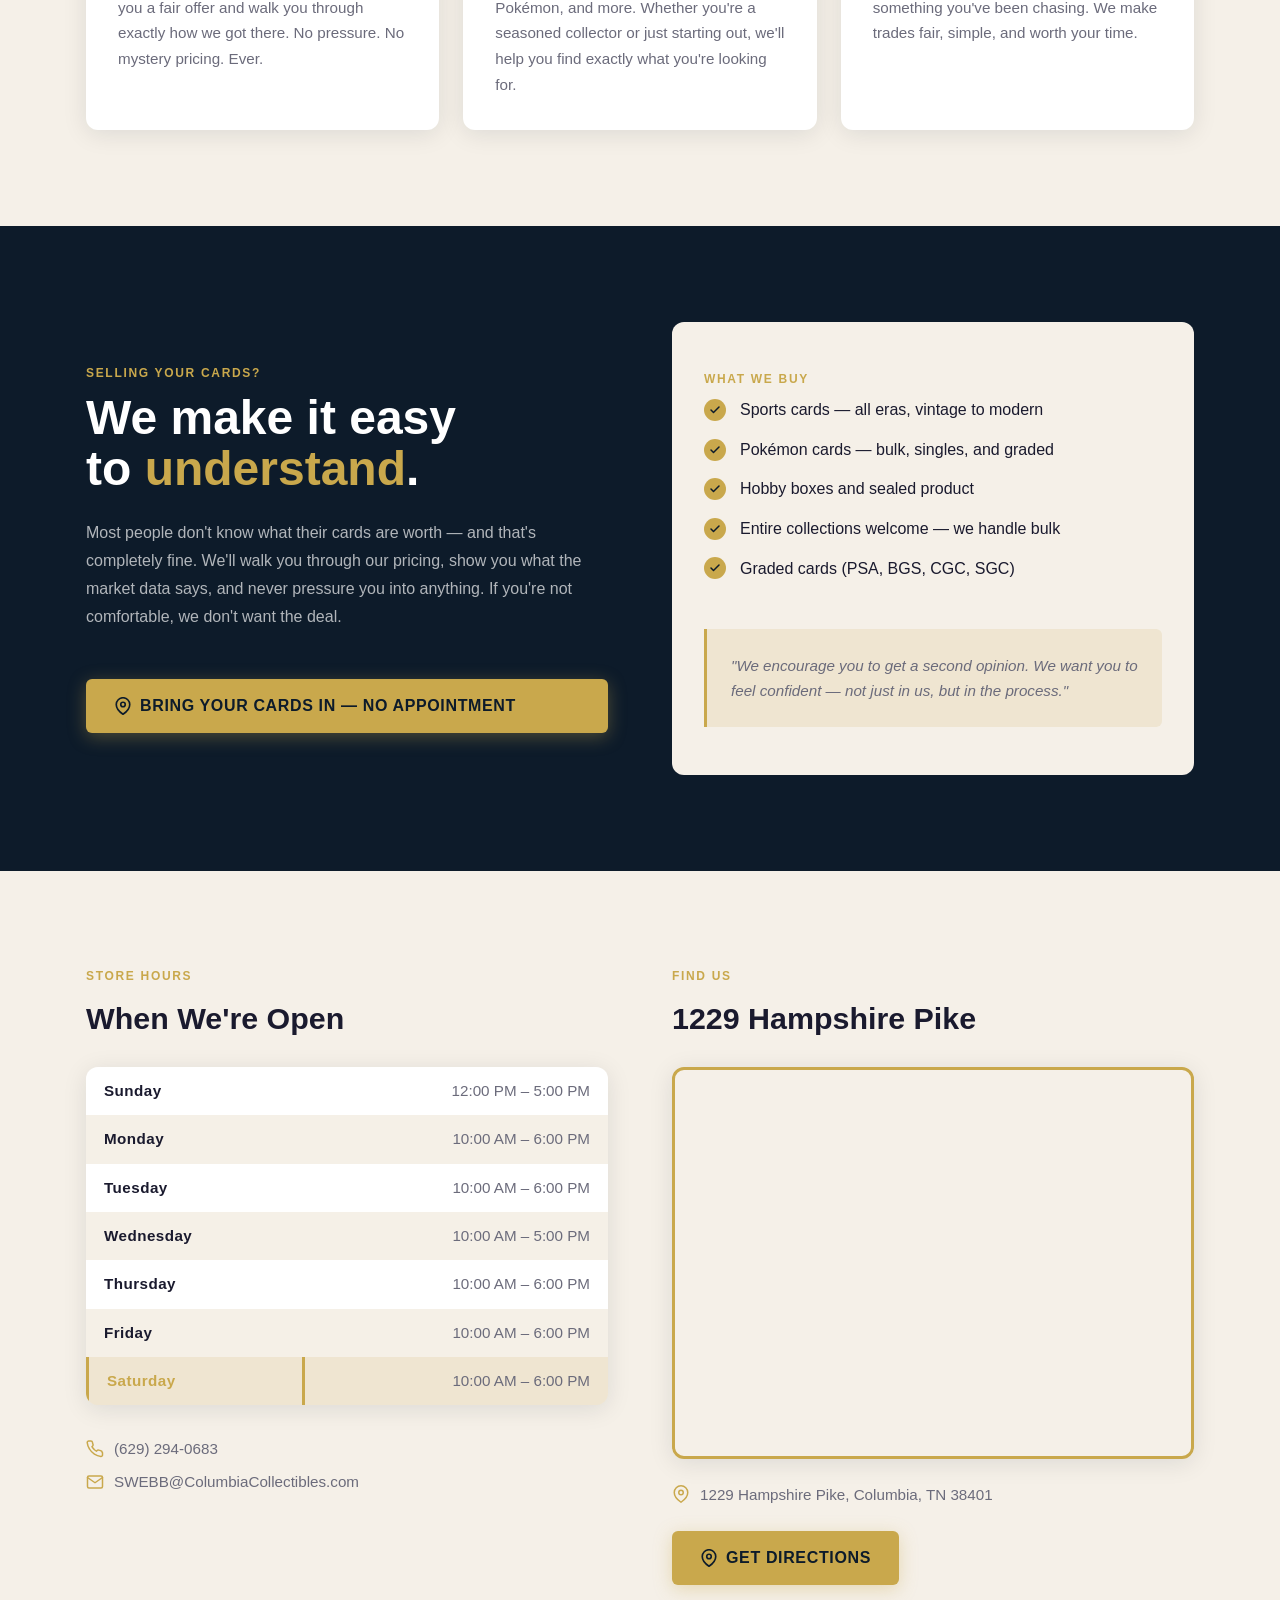
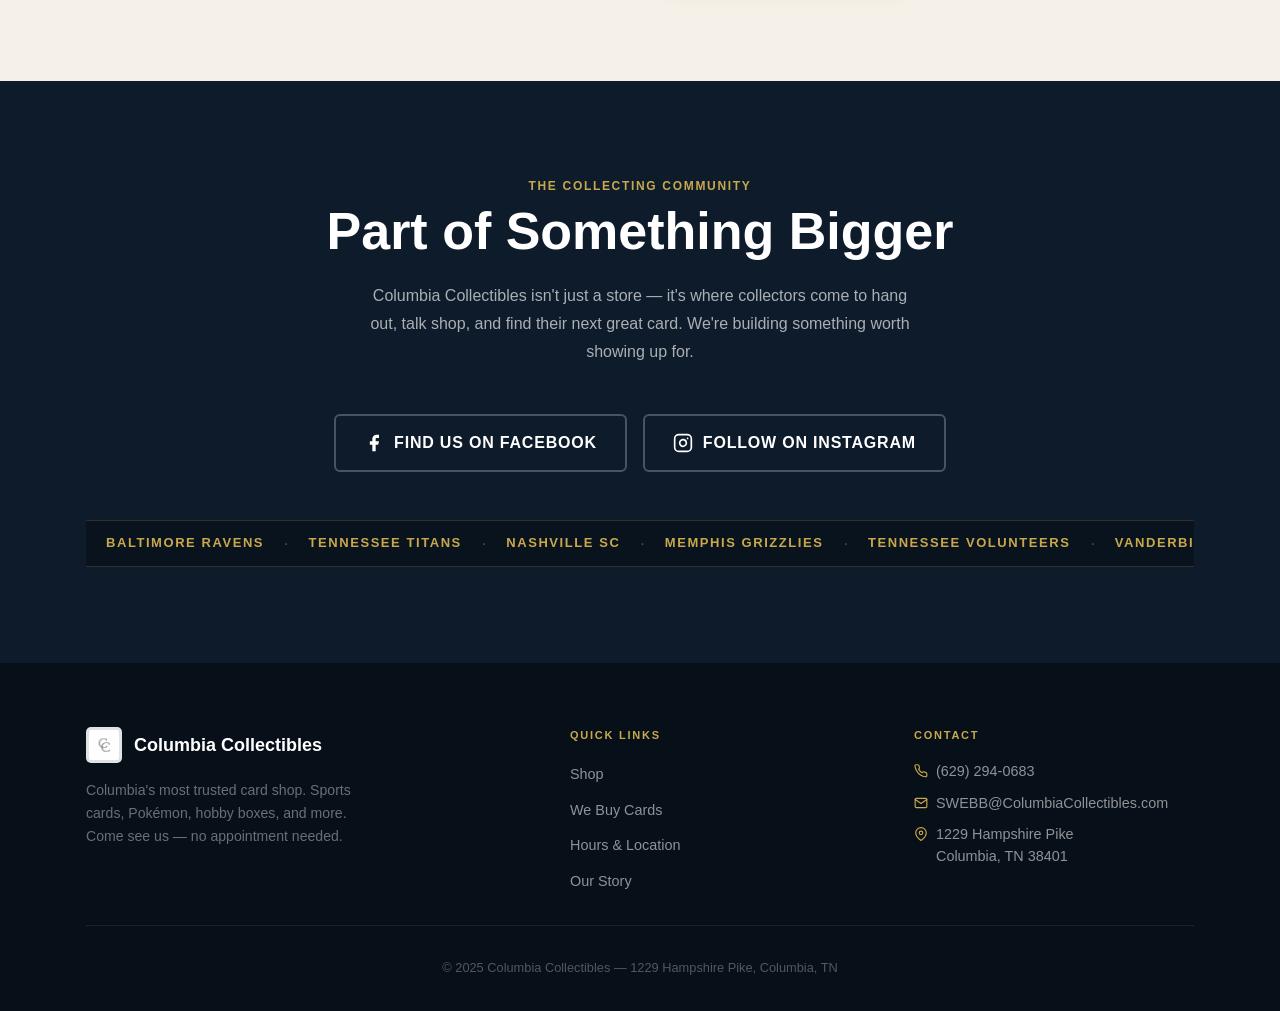
==== commit 1269952b: "Fix logo display, buy section layout, and story copy - Logo: replace destructive filter with white r" ====
--- a/index.html
+++ b/index.html
@@ -213,8 +213,8 @@
          WE BUY CARDS
          ===================================================== -->
     <section class="buy-section" id="buy" aria-label="We buy cards">
-      <div class="buy-section__inner container" style="max-width:none; padding:0;">
-        <div style="max-width:1140px; margin:0 auto; display:grid; grid-template-columns:1fr 1fr; min-height:600px;">
+      <div class="container">
+        <div class="buy-section__grid">
 
           <div class="buy-section__left">
             <p class="section-label">Selling Your Cards?</p>
--- a/css/styles.css
+++ b/css/styles.css
@@ -221,9 +221,11 @@
 }
 
 .nav__logo img {
-  height: 40px;
+  height: 36px;
   width: auto;
-  filter: brightness(0) invert(1);
+  background: rgba(255, 255, 255, 0.92);
+  border-radius: 6px;
+  padding: 3px;
 }
 
 .nav__wordmark {
@@ -657,17 +659,17 @@
    ---------------------------------------------------------- */
 .buy-section {
   background: var(--navy);
-  overflow: hidden;
-}
-
-.buy-section__inner {
+  padding: var(--sp-3xl) 0;
+}
+
+.buy-section__grid {
   display: grid;
   grid-template-columns: 1fr 1fr;
-  min-height: 600px;
+  gap: var(--sp-2xl);
+  align-items: center;
 }
 
 .buy-section__left {
-  padding: var(--sp-3xl) var(--sp-2xl) var(--sp-3xl) 0;
   display: flex;
   flex-direction: column;
   justify-content: center;
@@ -690,12 +692,12 @@
   color: rgba(255,255,255,0.68);
   line-height: 1.75;
   margin-bottom: var(--sp-xl);
-  max-width: 440px;
 }
 
 .buy-section__right {
   background: var(--cream);
-  padding: var(--sp-3xl) 0 var(--sp-3xl) var(--sp-2xl);
+  border-radius: var(--r-md);
+  padding: var(--sp-xl) var(--sp-lg);
   display: flex;
   flex-direction: column;
   justify-content: center;
@@ -1027,8 +1029,9 @@
 .footer__brand-logo img {
   height: 36px;
   width: auto;
-  filter: brightness(0) invert(1);
-  opacity: 0.85;
+  background: rgba(255, 255, 255, 0.88);
+  border-radius: 5px;
+  padding: 3px;
 }
 
 .footer__brand-name {
@@ -1285,16 +1288,8 @@
     margin: 0 auto;
   }
 
-  .buy-section__inner {
+  .buy-section__grid {
     grid-template-columns: 1fr;
-  }
-
-  .buy-section__left {
-    padding: var(--sp-2xl) var(--sp-sm);
-  }
-
-  .buy-section__right {
-    padding: var(--sp-2xl) var(--sp-sm);
   }
 
   .hours-section__grid {
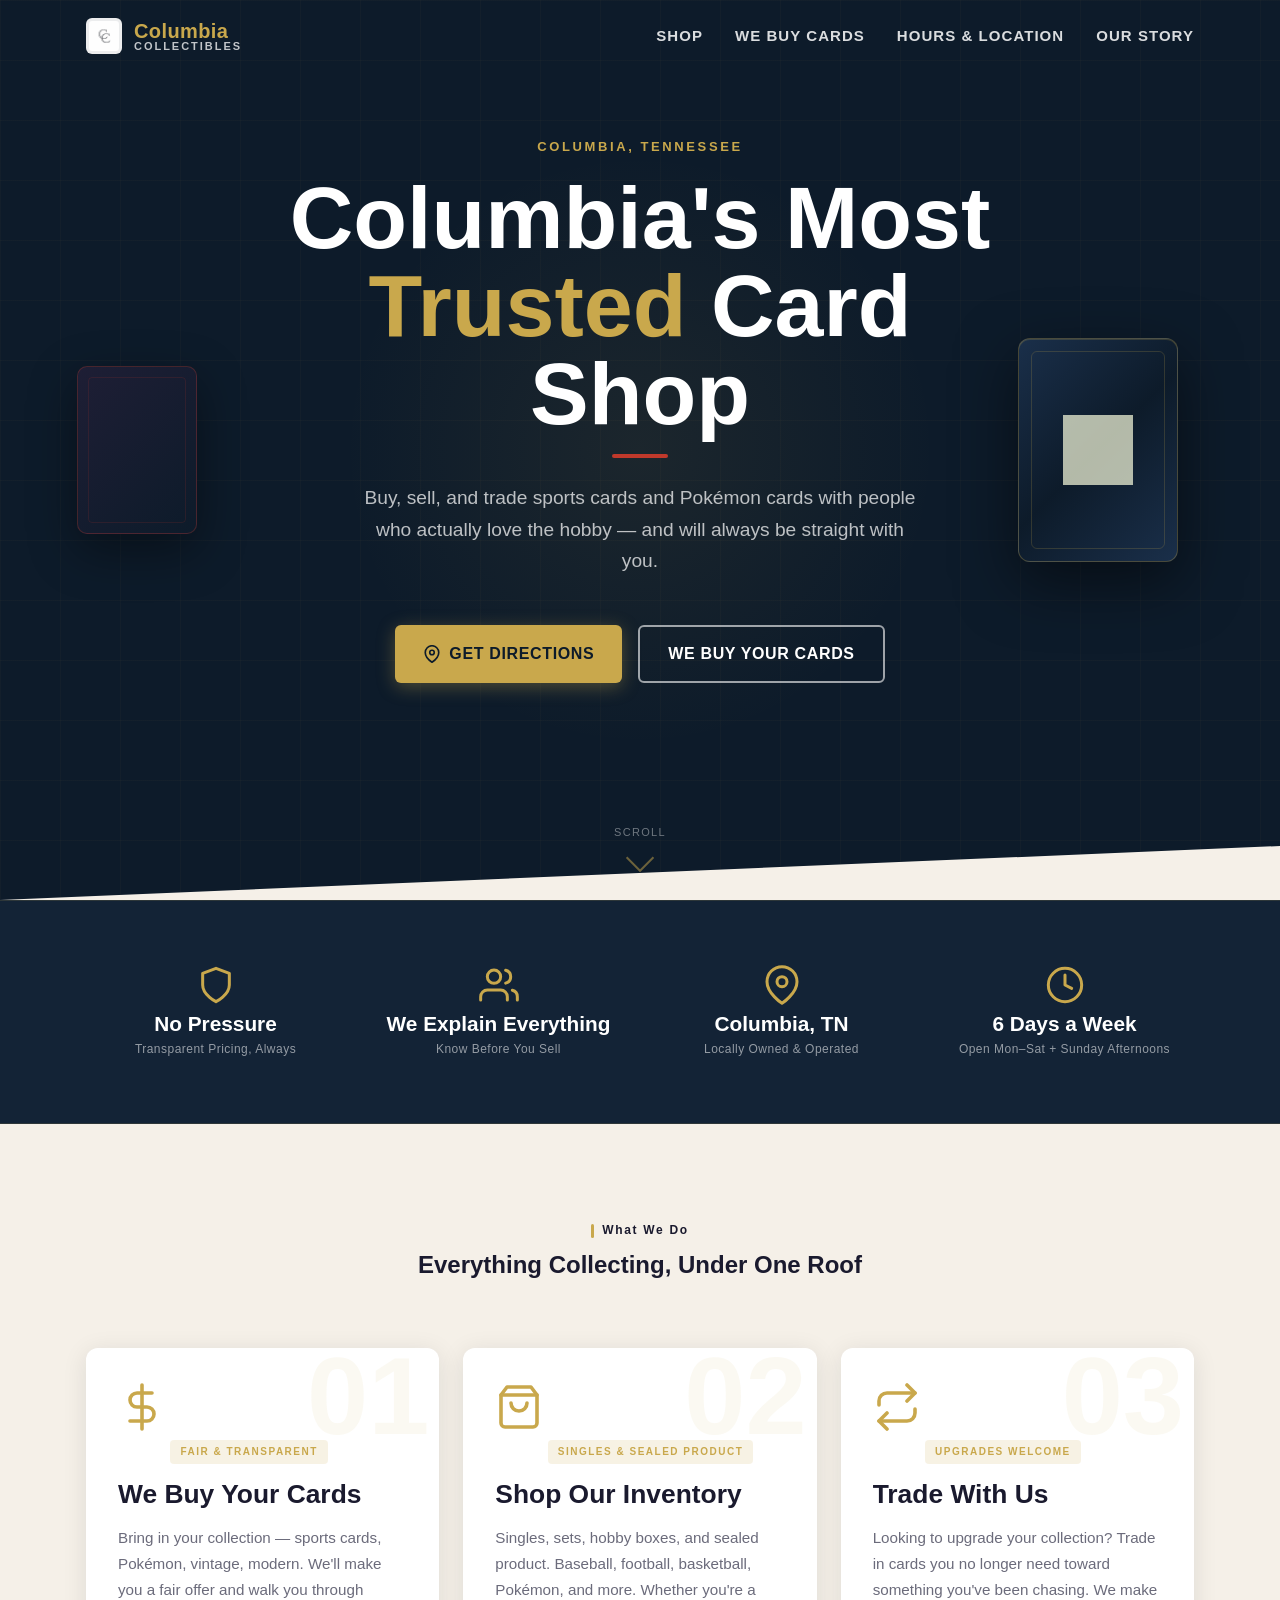
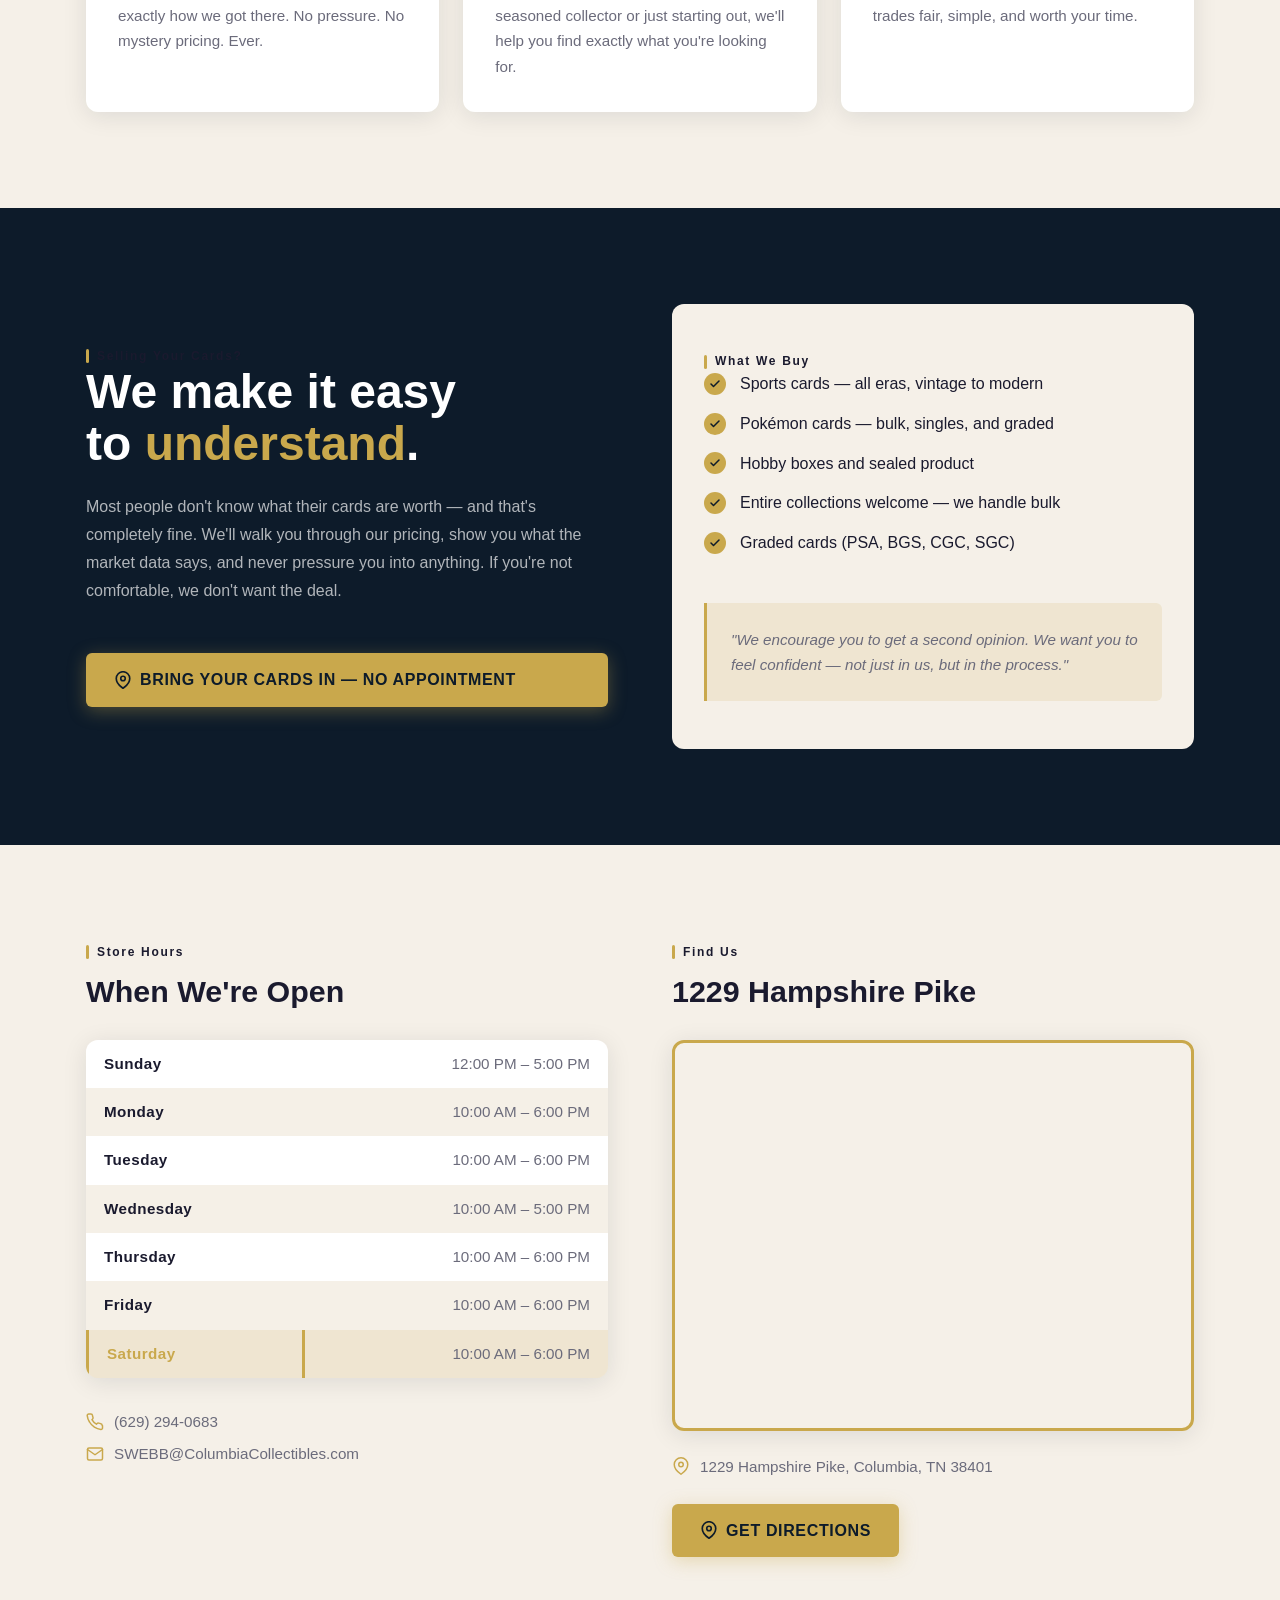
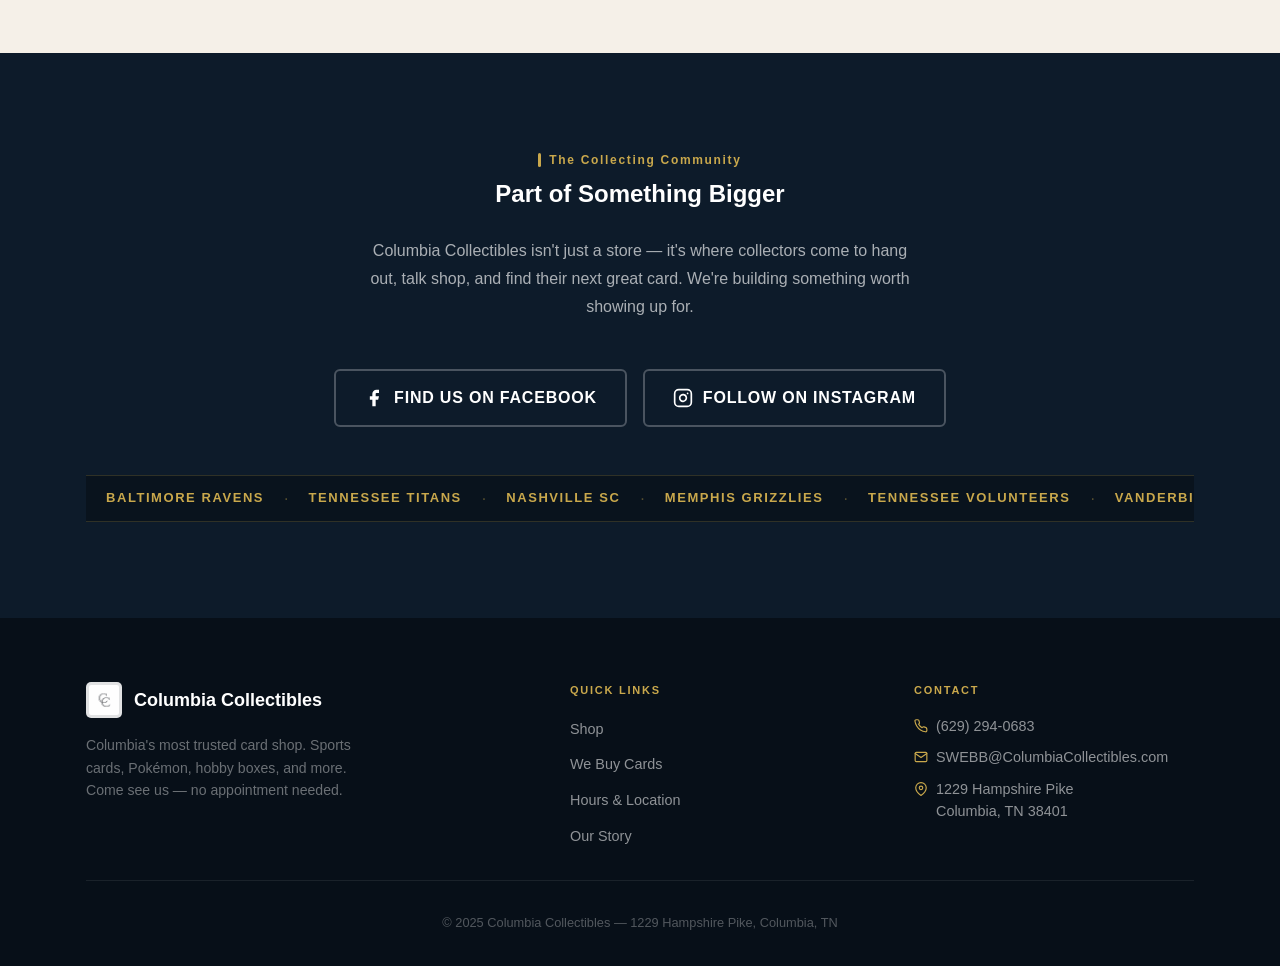
==== commit f3752de4: "Add sport aesthetic upgrades - Diagonal clip-path on hero section (angled cut into trust bar) - Sect" ====
--- a/index.html
+++ b/index.html
@@ -183,25 +183,55 @@
 
         <div class="services__grid">
 
-          <div class="service-card animate-on-scroll" style="--delay:0ms">
-            <svg class="service-card__icon" viewBox="0 0 24 24" fill="none" stroke="currentColor" stroke-width="1.8" stroke-linecap="round" stroke-linejoin="round" aria-hidden="true"><line x1="12" y1="1" x2="12" y2="23"/><path d="M17 5H9.5a3.5 3.5 0 0 0 0 7h5a3.5 3.5 0 0 1 0 7H6"/></svg>
-            <span class="service-card__badge">Fair &amp; Transparent</span>
-            <h3 class="service-card__title">We Buy Your Cards</h3>
-            <p class="service-card__body">Bring in your collection — sports cards, Pokémon, vintage, modern. We'll make you a fair offer and walk you through exactly how we got there. No pressure. No mystery pricing. Ever.</p>
-          </div>
-
-          <div class="service-card animate-on-scroll" style="--delay:120ms">
-            <svg class="service-card__icon" viewBox="0 0 24 24" fill="none" stroke="currentColor" stroke-width="1.8" stroke-linecap="round" stroke-linejoin="round" aria-hidden="true"><path d="M6 2L3 6v14a2 2 0 0 0 2 2h14a2 2 0 0 0 2-2V6l-3-4z"/><line x1="3" y1="6" x2="21" y2="6"/><path d="M16 10a4 4 0 0 1-8 0"/></svg>
-            <span class="service-card__badge">Singles &amp; Sealed Product</span>
-            <h3 class="service-card__title">Shop Our Inventory</h3>
-            <p class="service-card__body">Singles, sets, hobby boxes, and sealed product. Baseball, football, basketball, Pokémon, and more. Whether you're a seasoned collector or just starting out, we'll help you find exactly what you're looking for.</p>
-          </div>
-
-          <div class="service-card animate-on-scroll" style="--delay:240ms">
-            <svg class="service-card__icon" viewBox="0 0 24 24" fill="none" stroke="currentColor" stroke-width="1.8" stroke-linecap="round" stroke-linejoin="round" aria-hidden="true"><polyline points="17 1 21 5 17 9"/><path d="M3 11V9a4 4 0 0 1 4-4h14"/><polyline points="7 23 3 19 7 15"/><path d="M21 13v2a4 4 0 0 1-4 4H3"/></svg>
-            <span class="service-card__badge">Upgrades Welcome</span>
-            <h3 class="service-card__title">Trade With Us</h3>
-            <p class="service-card__body">Looking to upgrade your collection? Trade in cards you no longer need toward something you've been chasing. We make trades fair, simple, and worth your time.</p>
+          <!-- Card 1 -->
+          <div class="card-flip-wrapper animate-on-scroll" style="--delay:0ms">
+            <div class="card-flip-inner">
+              <div class="service-card service-card--front" data-num="01">
+                <svg class="service-card__icon" viewBox="0 0 24 24" fill="none" stroke="currentColor" stroke-width="1.8" stroke-linecap="round" stroke-linejoin="round" aria-hidden="true"><line x1="12" y1="1" x2="12" y2="23"/><path d="M17 5H9.5a3.5 3.5 0 0 0 0 7h5a3.5 3.5 0 0 1 0 7H6"/></svg>
+                <span class="service-card__badge">Fair &amp; Transparent</span>
+                <h3 class="service-card__title">We Buy Your Cards</h3>
+                <p class="service-card__body">Bring in your collection — sports cards, Pokémon, vintage, modern. We'll make you a fair offer and walk you through exactly how we got there. No pressure. No mystery pricing. Ever.</p>
+              </div>
+              <div class="service-card--back" aria-hidden="true">
+                <span class="service-card__badge">Fair &amp; Transparent</span>
+                <h3 class="service-card__title">We Buy Your Cards</h3>
+                <p>Fair offers. We show our work.</p>
+              </div>
+            </div>
+          </div>
+
+          <!-- Card 2 -->
+          <div class="card-flip-wrapper animate-on-scroll" style="--delay:120ms">
+            <div class="card-flip-inner">
+              <div class="service-card service-card--front" data-num="02">
+                <svg class="service-card__icon" viewBox="0 0 24 24" fill="none" stroke="currentColor" stroke-width="1.8" stroke-linecap="round" stroke-linejoin="round" aria-hidden="true"><path d="M6 2L3 6v14a2 2 0 0 0 2 2h14a2 2 0 0 0 2-2V6l-3-4z"/><line x1="3" y1="6" x2="21" y2="6"/><path d="M16 10a4 4 0 0 1-8 0"/></svg>
+                <span class="service-card__badge">Singles &amp; Sealed Product</span>
+                <h3 class="service-card__title">Shop Our Inventory</h3>
+                <p class="service-card__body">Singles, sets, hobby boxes, and sealed product. Baseball, football, basketball, Pokémon, and more. Whether you're a seasoned collector or just starting out, we'll help you find exactly what you're looking for.</p>
+              </div>
+              <div class="service-card--back" aria-hidden="true">
+                <span class="service-card__badge">Singles &amp; Sealed Product</span>
+                <h3 class="service-card__title">Shop Our Inventory</h3>
+                <p>Vintage to modern. We've got it.</p>
+              </div>
+            </div>
+          </div>
+
+          <!-- Card 3 -->
+          <div class="card-flip-wrapper animate-on-scroll" style="--delay:240ms">
+            <div class="card-flip-inner">
+              <div class="service-card service-card--front" data-num="03">
+                <svg class="service-card__icon" viewBox="0 0 24 24" fill="none" stroke="currentColor" stroke-width="1.8" stroke-linecap="round" stroke-linejoin="round" aria-hidden="true"><polyline points="17 1 21 5 17 9"/><path d="M3 11V9a4 4 0 0 1 4-4h14"/><polyline points="7 23 3 19 7 15"/><path d="M21 13v2a4 4 0 0 1-4 4H3"/></svg>
+                <span class="service-card__badge">Upgrades Welcome</span>
+                <h3 class="service-card__title">Trade With Us</h3>
+                <p class="service-card__body">Looking to upgrade your collection? Trade in cards you no longer need toward something you've been chasing. We make trades fair, simple, and worth your time.</p>
+              </div>
+              <div class="service-card--back" aria-hidden="true">
+                <span class="service-card__badge">Upgrades Welcome</span>
+                <h3 class="service-card__title">Trade With Us</h3>
+                <p>Chase what you love. Trade the rest.</p>
+              </div>
+            </div>
           </div>
 
         </div>
--- a/css/styles.css
+++ b/css/styles.css
@@ -106,6 +106,25 @@
   font-size: 12px;
   font-weight: 700;
   letter-spacing: 0.14em;
+  display: inline-flex;
+  align-items: center;
+  gap: 8px;
+}
+
+.section-label::before {
+  content: '';
+  display: inline-block;
+  width: 3px;
+  height: 14px;
+  background: var(--gold);
+  border-radius: 2px;
+  flex-shrink: 0;
+}
+
+/* Red bar variant for hero eyebrow */
+.section-label--red::before {
+  background: var(--red);
+}
   text-transform: uppercase;
   color: var(--gold);
   margin-bottom: var(--sp-xs);
@@ -344,6 +363,8 @@
   background: var(--navy);
   overflow: hidden;
   text-align: center;
+  clip-path: polygon(0 0, 100% 0, 100% 94%, 0 100%);
+  padding-bottom: 80px;
 }
 
 /* Background texture grid */
@@ -483,6 +504,16 @@
   color: var(--gold);
 }
 
+.hero__title::after {
+  content: '';
+  display: block;
+  width: 56px;
+  height: 4px;
+  background: var(--red);
+  border-radius: 2px;
+  margin: 16px auto 0;
+}
+
 .hero__subtitle {
   font-family: var(--font-body);
   font-size: clamp(1rem, 2.5vw, 1.2rem);
@@ -602,6 +633,26 @@
   display: grid;
   grid-template-columns: repeat(3, 1fr);
   gap: var(--sp-md);
+  align-items: stretch;
+}
+
+/* Card flip wrapper */
+.card-flip-wrapper {
+  perspective: 1000px;
+  min-height: 320px;
+}
+
+.card-flip-inner {
+  position: relative;
+  width: 100%;
+  height: 100%;
+  min-height: inherit;
+  transform-style: preserve-3d;
+  transition: transform 0.55s cubic-bezier(0.4, 0, 0.2, 1);
+}
+
+.card-flip-wrapper:hover .card-flip-inner {
+  transform: rotateY(180deg);
 }
 
 .service-card {
@@ -609,14 +660,68 @@
   border-radius: var(--r-md);
   padding: var(--sp-lg);
   box-shadow: var(--shadow-card);
-  transition: transform var(--ease), box-shadow var(--ease);
   border-top: 3px solid transparent;
-}
-
-.service-card:hover {
-  transform: translateY(-6px);
+  position: relative;
+  overflow: hidden;
+  backface-visibility: hidden;
+  -webkit-backface-visibility: hidden;
+  transition: box-shadow var(--ease), border-top-color var(--ease);
+  height: 100%;
+}
+
+.card-flip-wrapper:hover .service-card--front {
   box-shadow: var(--shadow-hover);
-  border-top-color: var(--gold);
+}
+
+/* Jersey number accent */
+.service-card--front::before {
+  content: attr(data-num);
+  position: absolute;
+  top: -10px;
+  right: 10px;
+  font-family: var(--font-display);
+  font-size: 110px;
+  font-weight: 800;
+  color: rgba(201, 168, 76, 0.07);
+  line-height: 1;
+  pointer-events: none;
+  user-select: none;
+}
+
+/* Card back face */
+.service-card--back {
+  position: absolute;
+  inset: 0;
+  background: var(--navy);
+  border-radius: var(--r-md);
+  padding: var(--sp-lg);
+  display: flex;
+  flex-direction: column;
+  align-items: center;
+  justify-content: center;
+  text-align: center;
+  backface-visibility: hidden;
+  -webkit-backface-visibility: hidden;
+  transform: rotateY(180deg);
+  border-top: 3px solid var(--gold);
+}
+
+.service-card--back .service-card__badge {
+  font-size: 13px;
+  padding: 6px 14px;
+  margin-bottom: var(--sp-md);
+}
+
+.service-card--back .service-card__title {
+  color: var(--white);
+  font-size: 1.4rem;
+  margin-bottom: var(--sp-sm);
+}
+
+.service-card--back p {
+  color: rgba(255,255,255,0.6);
+  font-size: 0.9rem;
+  line-height: 1.6;
 }
 
 .service-card__icon {
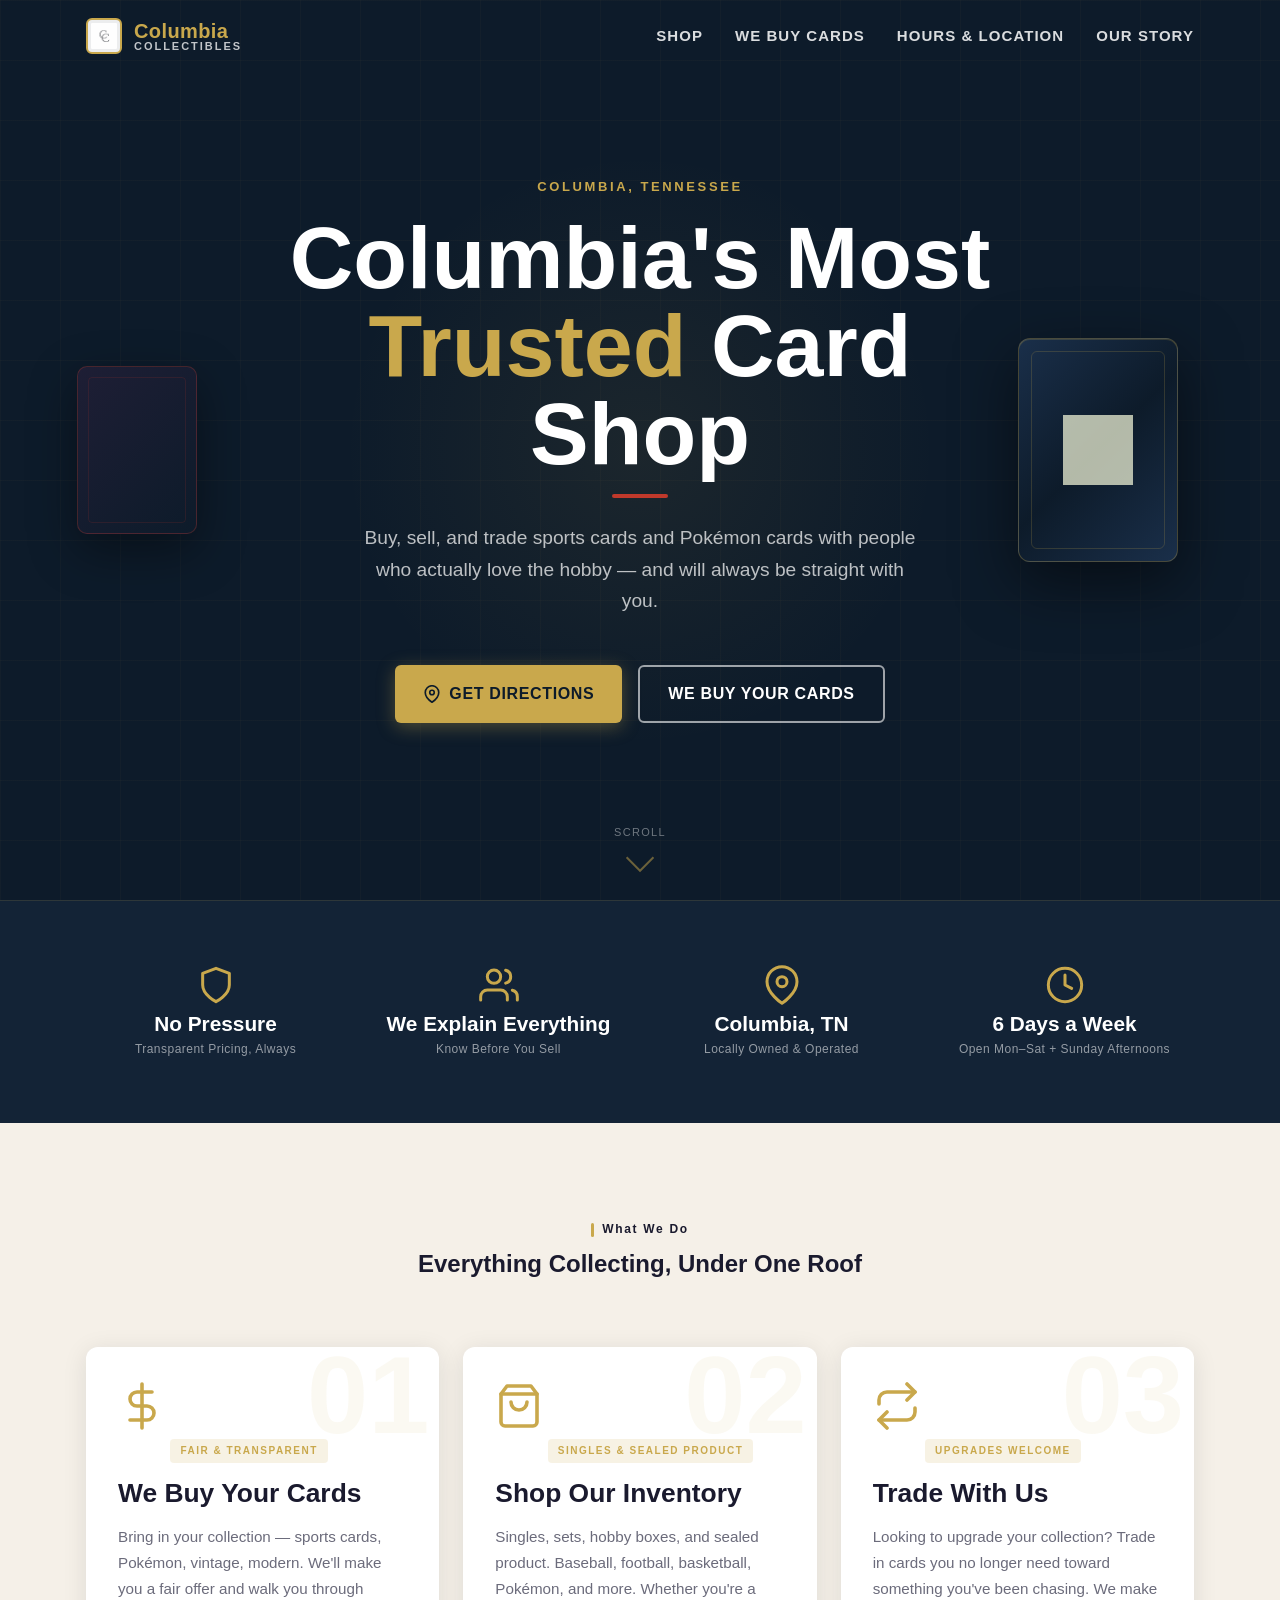
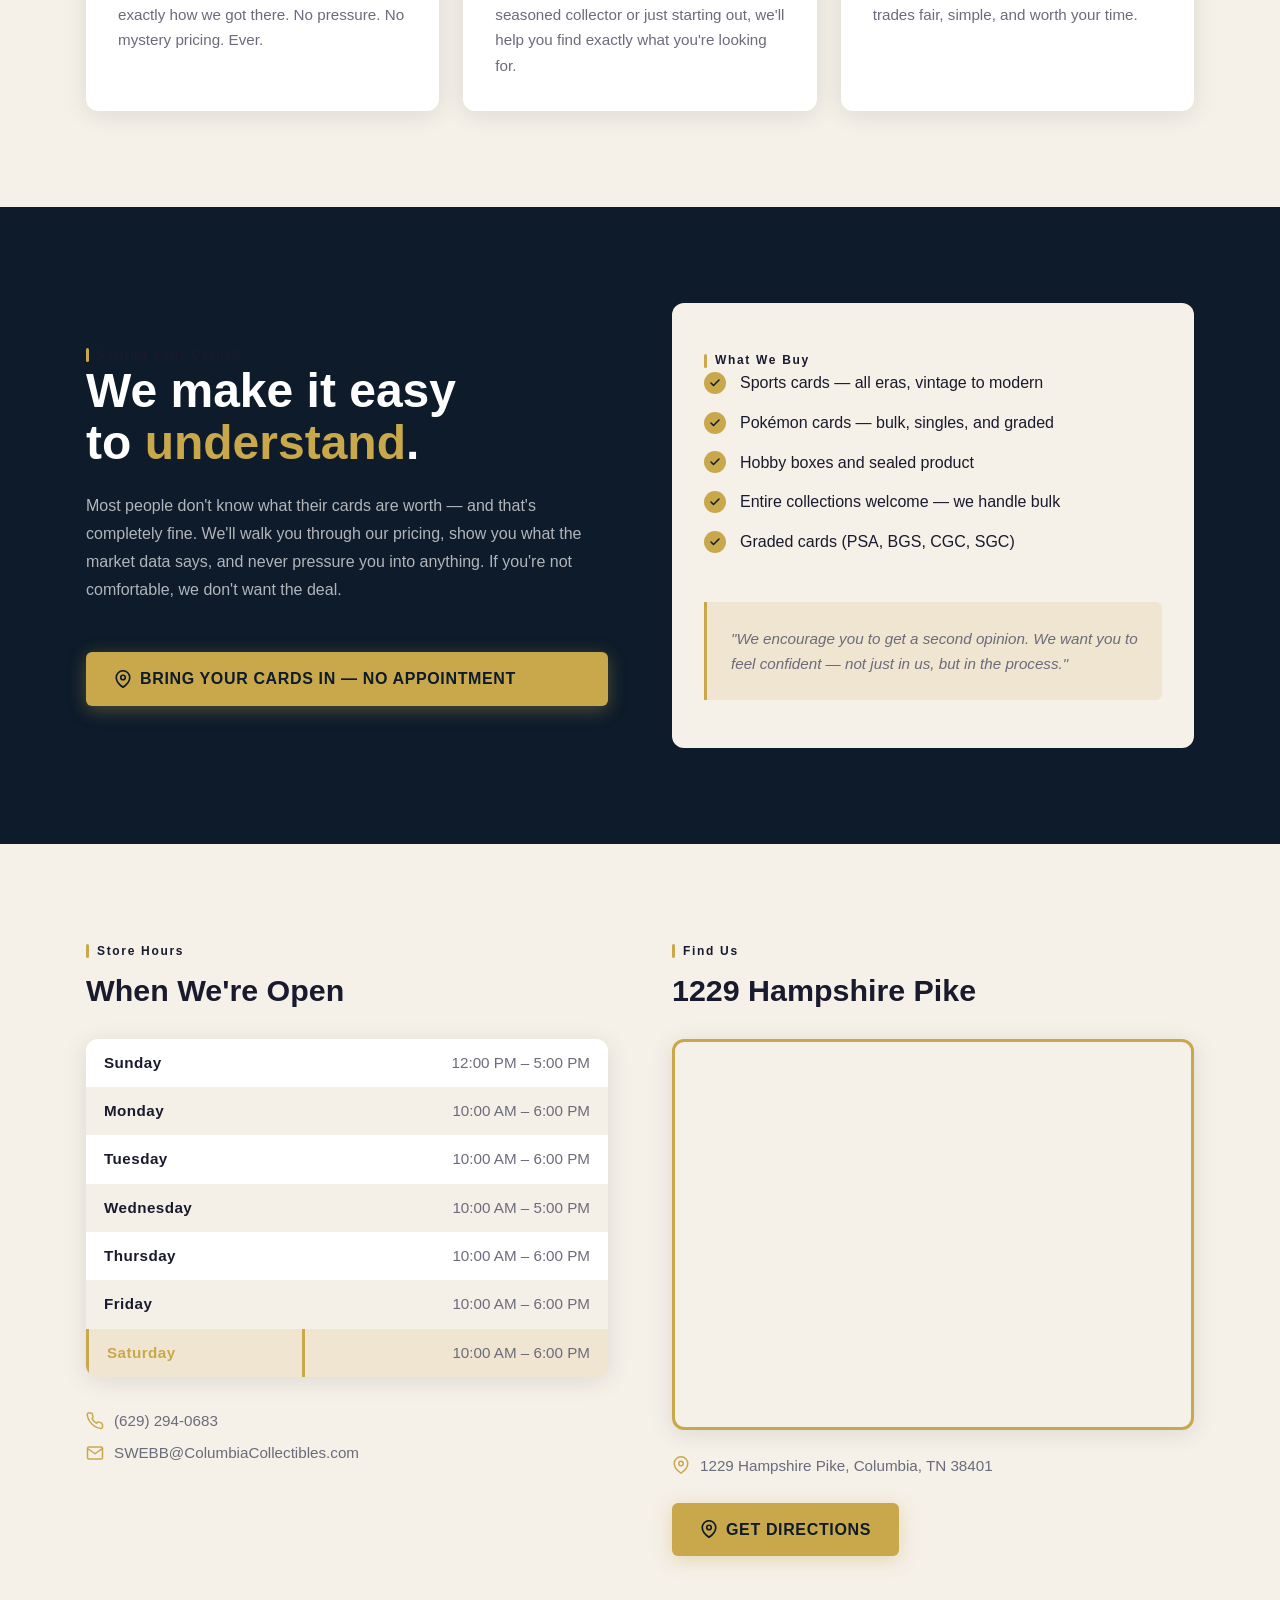
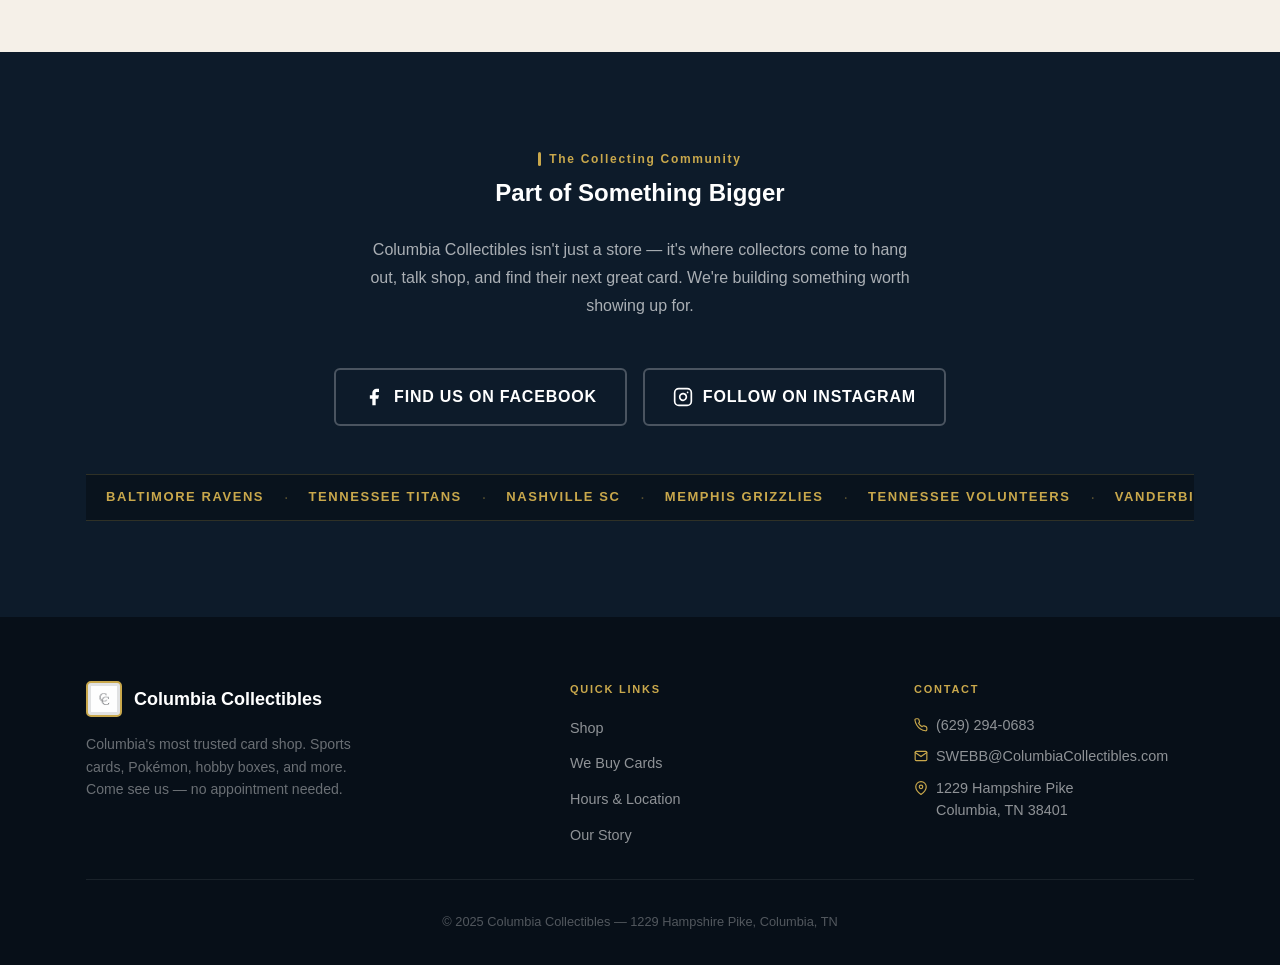
==== commit b138fe72: "Add gold border to logo and SVG favicon with gold border - Gold 2px border on nav and footer logo im" ====
--- a/index.html
+++ b/index.html
@@ -37,6 +37,7 @@
                  connect-src 'none';">
 
   <!-- Favicon -->
+  <link rel="icon" type="image/svg+xml" href="favicon.svg">
   <link rel="icon" type="image/png" href="images/logo.png">
 
   <!-- Styles -->
--- a/css/styles.css
+++ b/css/styles.css
@@ -245,6 +245,7 @@
   background: rgba(255, 255, 255, 0.92);
   border-radius: 6px;
   padding: 3px;
+  border: 2px solid var(--gold);
 }
 
 .nav__wordmark {
@@ -363,8 +364,6 @@
   background: var(--navy);
   overflow: hidden;
   text-align: center;
-  clip-path: polygon(0 0, 100% 0, 100% 94%, 0 100%);
-  padding-bottom: 80px;
 }
 
 /* Background texture grid */
@@ -575,8 +574,10 @@
 .trust-bar {
   background: var(--navy-light);
   border-top: 1px solid rgba(201,168,76,0.15);
-  border-bottom: 1px solid rgba(201,168,76,0.15);
-  padding: var(--sp-xl) 0;
+  padding: var(--sp-xl) 0 calc(var(--sp-xl) + 60px);
+  clip-path: polygon(0 0, 100% 0, 100% 100%, 0 88%);
+  position: relative;
+  z-index: 1;
 }
 
 .trust-bar__grid {
@@ -622,6 +623,9 @@
 .services {
   padding: var(--sp-3xl) 0;
   background: var(--cream);
+  position: relative;
+  z-index: 2;
+  margin-top: -60px;
 }
 
 .services__header {
@@ -1137,6 +1141,7 @@
   background: rgba(255, 255, 255, 0.88);
   border-radius: 5px;
   padding: 3px;
+  border: 2px solid var(--gold);
 }
 
 .footer__brand-name {
